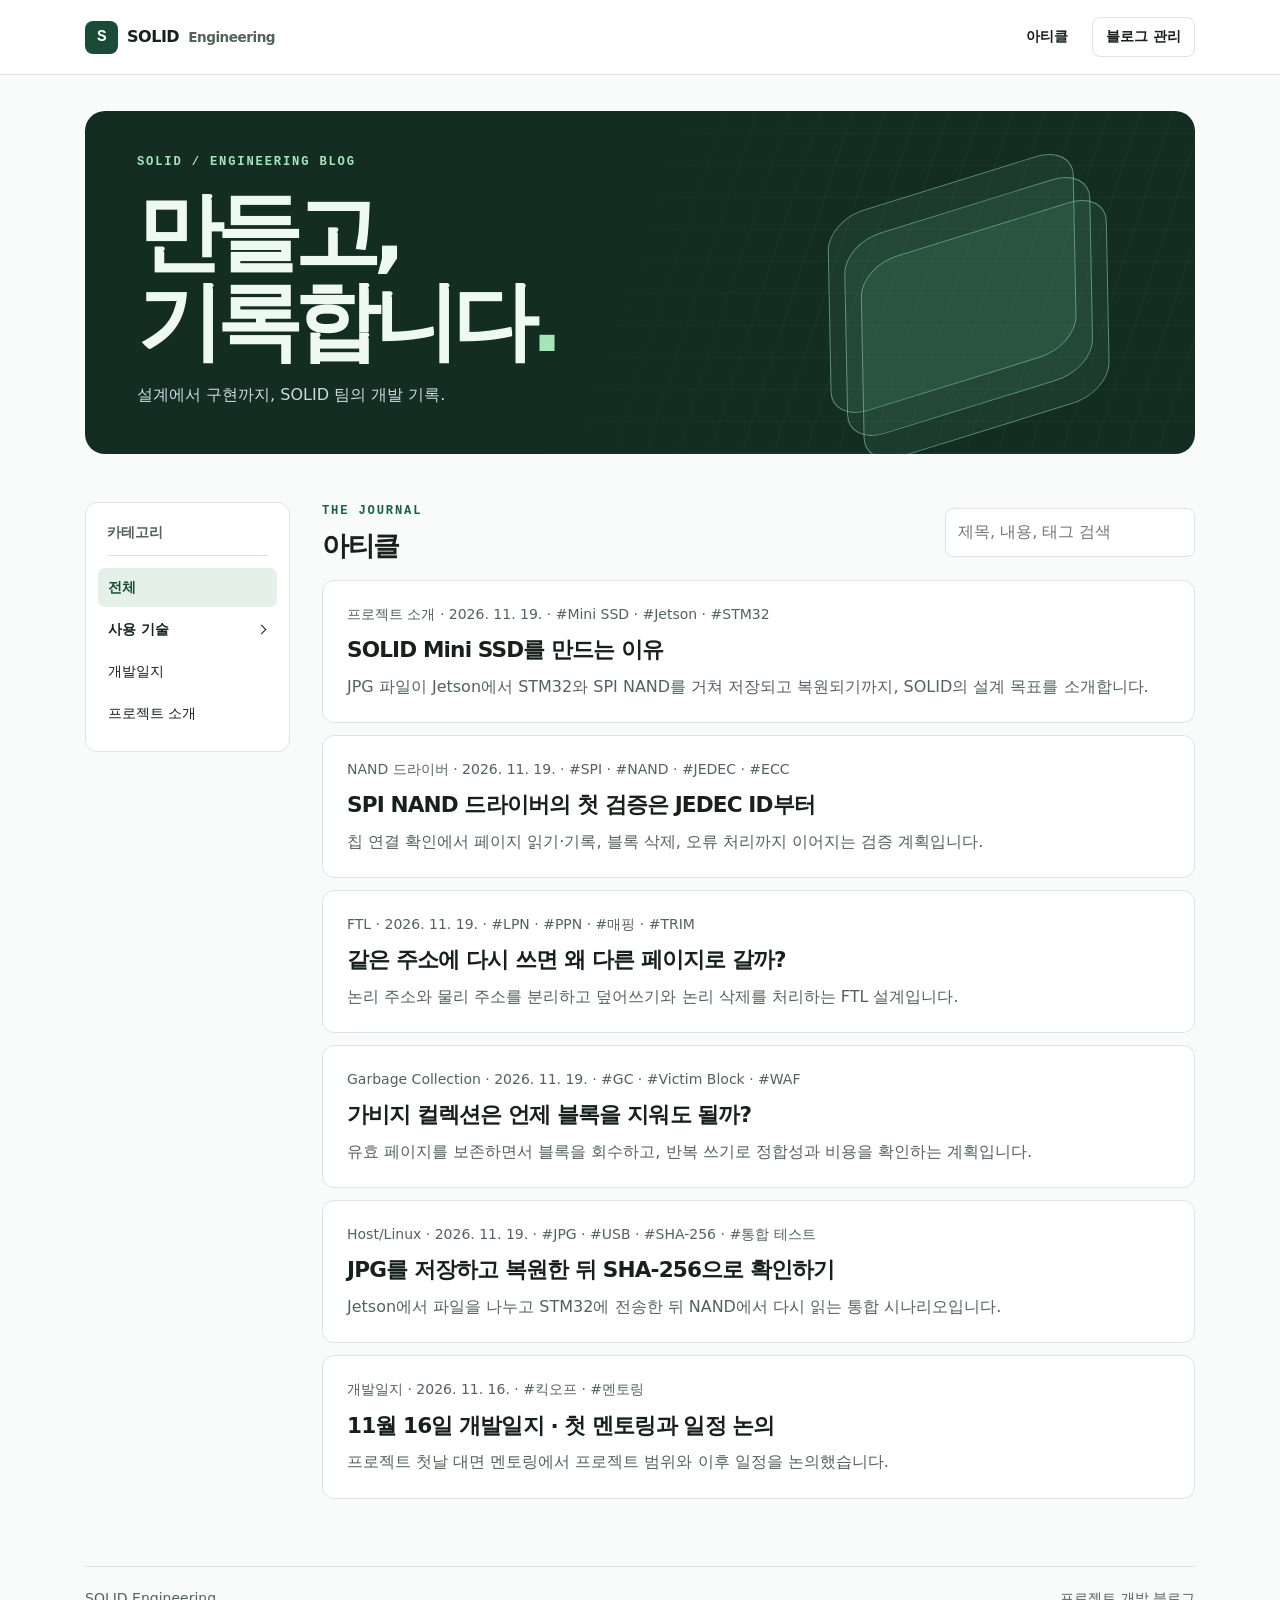
==== docs/index.html @ 15af0357 "Leave the category unselected for new posts" ====
<!doctype html>
<html lang="ko">
<head>
  <meta charset="utf-8">
  <meta name="viewport" content="width=device-width, initial-scale=1">
  <meta name="description" content="SOLID 프로젝트의 기술 블로그">
  <title>SOLID Engineering</title>
  <link rel="stylesheet" href="./style.css?v=6">
  <script type="module" src="./app.js?v=7"></script>
</head>
<body>
  <a class="skip" href="#main">본문으로 건너뛰기</a>
  <header class="bar"><div class="shell top">
    <a class="brand" href="./"><span class="mark" aria-hidden="true">S</span> SOLID<span class="wordmark">Engineering</span></a>
    <nav aria-label="주 메뉴"><a href="./#articles">아티클</a><button id="manage" type="button">블로그 관리</button></nav>
  </div></header>
  <main id="main" class="shell">
    <section id="home">
      <header class="hero"><p class="eyebrow">SOLID / ENGINEERING BLOG</p>
        <h1>만들고,<br>기록합니다<span>.</span></h1>
        <p>설계에서 구현까지, SOLID 팀의 개발 기록.</p>
        <div class="motif" aria-hidden="true"><i></i><i></i><i></i></div>
      </header>
      <div class="board">
      <aside class="sidebar" aria-labelledby="categories-title">
        <h2 id="categories-title">카테고리</h2>
        <div id="filters" class="filters"></div>
      </aside>
      <section id="articles" aria-labelledby="articles-title">
        <div class="section-head"><div><p class="eyebrow">THE JOURNAL</p><h2 id="articles-title">아티클</h2></div>
          <label class="search"><span class="sr">글 검색</span><input id="search" type="search" placeholder="제목, 내용, 태그 검색"></label>
        </div>
        <div id="posts" aria-live="polite"><p>글을 불러오는 중입니다.</p></div>
      </section>
      </div>
    </section>
    <article id="article" hidden></article>
    <section id="editor" class="composer" aria-labelledby="editor-title" hidden>
    <form id="edit" class="panel">
      <header class="panel-head"><h2 id="editor-title">새 글</h2><button type="button" id="cancel-edit">취소</button></header>
      <label>제목<input name="title" required maxlength="120" placeholder="글 제목을 입력하세요"></label>
      <div class="fields">
        <label>카테고리<select id="category-options" name="category" required>
          <option value=""></option>
        </select></label>
        <label>태그<input name="tags" maxlength="140" placeholder="쉼표로 구분"></label>
      </div>
      <label id="new-category-field" hidden>새 카테고리 이름
        <input name="newCategory" maxlength="30" placeholder="예: 테스트 기록" disabled>
      </label>
      <label>요약<input name="summary" maxlength="200"></label>
      <div class="attachments" id="drop-zone">
        <label class="file-button">파일 첨부<input id="attachment-file" type="file" multiple></label>
        <span>스크린샷은 본문에서 Ctrl+V · 파일당 최대 5 MB</span>
      </div>
      <p id="attachment-status" class="attachment-status" role="status"></p>
      <label>본문 · Markdown<textarea name="body" required rows="16" maxlength="50000" placeholder="## 제목"></textarea></label>
      <details id="preview-details"><summary>본문 미리보기</summary><div class="prose" id="preview"></div></details>
      <p class="feedback" role="status"></p>
      <button class="primary">발행</button>
    </form>
    </section>
  </main>
  <footer class="shell footer"><span>SOLID Engineering</span><span>프로젝트 개발 블로그</span></footer>
  <dialog id="connection">
    <form id="connect" class="panel">
      <header class="panel-head"><h2>블로그 관리</h2><button type="button" data-close="connection" aria-label="닫기">닫기</button></header>
      <p>저장소의 Contents 쓰기 권한이 있는 GitHub 토큰으로 연결합니다.</p>
      <label>GitHub 저장소<input name="repo" placeholder="owner/repository" required></label>
      <label>게시 브랜치<input name="branch" value="main" required></label>
      <label>GitHub 토큰<input name="token" type="password" autocomplete="off" required></label>
      <p class="feedback" role="status"></p>
      <button class="primary">연결</button>
    </form>
  </dialog>
  <dialog id="removal"><form id="remove" class="panel"><h2>글을 삭제할까요?</h2><p id="remove-title"></p><p class="feedback" role="status"></p><div class="actions"><button type="button" data-close="removal">취소</button><button class="danger">삭제</button></div></form></dialog>
</body>
</html>
---- docs/style.css ----
:root{color-scheme:light;--ink:#17211c;--muted:#52635a;--line:#dce6df;--green:#1b6244;--paper:#f8fbf9;--white:#fff;font:16px/1.65 "Pretendard","Noto Sans KR","Malgun Gothic",system-ui,sans-serif}
*{box-sizing:border-box}body{margin:0;background:var(--paper);color:var(--ink)}a{color:inherit;text-decoration:none}button,input,textarea{font:inherit}button{cursor:pointer}button:disabled{cursor:wait;opacity:.65}button,a,input,textarea,summary{outline-offset:4px}button:focus-visible,a:focus-visible,input:focus-visible,textarea:focus-visible,summary:focus-visible{outline:2px solid #168156}.shell{width:min(1110px,calc(100% - 48px));margin:auto}.bar{background:var(--white);border-bottom:1px solid var(--line)}.top,.brand,nav,.section-head,.panel-head,.actions{display:flex;align-items:center;gap:14px}.top,.section-head,.panel-head{justify-content:space-between}.top{min-height:74px}.brand{font-weight:850;letter-spacing:-.03em;gap:9px}.wordmark{font-size:.85rem;color:var(--muted);font-weight:550}.mark{background:#1b4b36;color:#f4fff8;width:33px;height:33px;border-radius:8px;display:grid;place-items:center;font:800 1rem ui-monospace,monospace}nav{gap:24px;font-size:.9rem;font-weight:650}button{background:var(--white);color:var(--ink);border:1px solid var(--line);border-radius:8px;padding:7px 13px}.primary,.danger{color:white;background:#1b6244;border-color:transparent}.danger{background:#a72e2e}.hero{position:relative;isolation:isolate;overflow:hidden;margin:36px 0 48px;padding:42px 52px 45px;min-height:325px;border-radius:20px;background:#142d23;color:#eef9f1}.eyebrow{font:700 .76rem/1.6 ui-monospace,monospace;letter-spacing:.15em;color:var(--green);margin:0 0 9px}.hero .eyebrow,.hero h1 span{color:#a5e6b7}.hero h1{font-size:clamp(2.85rem,7vw,5.35rem);letter-spacing:-.085em;line-height:1.04;margin:16px 0;font-weight:900}.hero>p:last-of-type{color:#cadae1;margin:12px 0 0}.motif{position:absolute;z-index:-1;right:-6%;top:-27%;width:62%;height:155%;background:repeating-linear-gradient(90deg,transparent 0 31px,#9be7bc17 32px),repeating-linear-gradient(0deg,transparent 0 31px,#9be7bc17 32px);mask-image:linear-gradient(90deg,transparent,#000 35%);transform:skewX(-18deg)}.motif i{position:absolute;top:30%;left:38%;width:34%;height:40%;border:1px solid #a0eeb173;border-radius:15%;transform:rotate(-19deg);background:#7be7b014}.motif i:nth-child(2){translate:24px 23px}.motif i:nth-child(3){translate:48px 46px}.section-head{gap:16px;margin-bottom:17px}.section-head h2,.panel h2{margin:0;font-size:1.7rem;line-height:1.2;letter-spacing:-.05em}.search input{width:min(250px,40vw)}input,textarea{width:100%;padding:10px 12px;border:1px solid var(--line);border-radius:8px;background:#fff;color:var(--ink)}.filters{display:flex;flex-wrap:wrap;gap:8px;margin-bottom:19px}.filters button{border-radius:20px;font-size:.875rem}.filters [aria-pressed=true]{background:#dceee2;border-color:#cadfce;color:#174c34;font-weight:700}.post{display:block;padding:22px 24px;border:1px solid var(--line);background:white;border-radius:12px;margin-bottom:12px}.post:hover{border-color:#72a88b}.post h3{margin:6px 0;font-size:1.35rem;letter-spacing:-.04em}.post p,.empty p,.meta{margin:0;color:var(--muted)}.meta{font-size:.875rem}.empty{background:#fff;padding:36px 20px;text-align:center;border:1px dashed #c9d9ce;border-radius:12px}.empty strong{display:block;margin-bottom:5px}.footer{display:flex;justify-content:space-between;margin-top:55px;padding:20px 0;border-top:1px solid var(--line);font-size:.875rem;color:var(--muted)}.sr,.skip:not(:focus){position:absolute;clip-path:inset(50%);width:1px;height:1px;overflow:hidden}article{max-width:760px;margin:50px auto;overflow-wrap:anywhere}article h1{font-size:clamp(2rem,6vw,3.5rem);line-height:1.17;letter-spacing:-.07em;margin:11px 0}.prose{line-height:1.85;overflow-wrap:anywhere}.prose pre{background:#172c23;color:#eff9f2;padding:16px;border-radius:8px;overflow:auto}.prose code{font-family:ui-monospace,monospace}.prose a,.back{color:var(--green);text-decoration:underline}.prose img{max-width:100%}.back{display:inline-block;margin-bottom:28px}.actions{margin-top:20px}dialog{width:min(650px,calc(100% - 24px));max-height:90vh;border:1px solid var(--line);border-radius:16px;padding:0;color:var(--ink);box-shadow:0 16px 80px #142d2333}dialog::backdrop{background:#17211c99}.panel{padding:23px}.panel label{display:grid;gap:4px;margin:10px 0;font-size:.9rem;font-weight:650}.fields{display:grid;grid-template-columns:1fr 1fr;gap:12px}.panel textarea{resize:vertical;font-family:ui-monospace,"Malgun Gothic",monospace}.feedback{color:#8c2828}.feedback:empty{display:none}.panel>button{margin-top:10px}@media(max-width:580px){.shell{width:calc(100% - 28px)}.wordmark{display:none}nav{gap:10px}.hero{padding:29px 22px;margin:20px 0 32px;min-height:260px}.motif{width:85%;opacity:.7}.section-head{align-items:end}.post{padding:17px}.fields{grid-template-columns:1fr;gap:0}}

.board{display:grid;grid-template-columns:205px minmax(0,1fr);gap:32px;align-items:start}
.sidebar{background:var(--white);border:1px solid var(--line);border-radius:12px;padding:18px 12px}
.sidebar h2{font-size:.9rem;margin:0 9px 12px;padding-bottom:10px;border-bottom:1px solid var(--line);color:var(--muted)}
.sidebar .filters{display:grid;gap:3px;margin:0}
.sidebar .filters button{border:0;border-radius:7px;text-align:left;padding:8px 10px;background:transparent;overflow-wrap:anywhere}
.sidebar .filters button:hover,.sidebar .filters [aria-pressed=true]{background:#e4f1e8;color:#174c34}
.composer{max-width:900px;margin:34px auto;background:var(--white);border:1px solid var(--line);border-radius:14px}
.composer .panel{padding:clamp(18px,4vw,36px)}
.composer .panel-head{margin-bottom:20px;padding-bottom:18px;border-bottom:1px solid var(--line)}
.composer [name=title]{font-size:1.25rem}
.composer textarea{min-height:340px}
.attachments{display:flex;flex-wrap:wrap;align-items:center;gap:10px;padding:12px;margin-top:16px;background:var(--paper);border:1px dashed #aebfb5;border-radius:8px;font-size:.875rem;color:var(--muted)}
.attachments[data-dragging=true]{border-color:var(--green);background:#e4f1e8}
.attachments .file-button{position:relative;overflow:hidden;display:inline-block;margin:0;padding:5px 11px;border:1px solid var(--line);border-radius:7px;background:var(--white);color:var(--ink);cursor:pointer}
.file-button input{position:absolute;opacity:0;inset:0;cursor:pointer}
.file-button:focus-within{outline:2px solid var(--green);outline-offset:2px}
.attachment-status{margin:6px 0;font-size:.875rem;color:var(--muted)}
[hidden]{display:none!important}
@media(max-width:680px){.board{grid-template-columns:1fr;gap:20px}.sidebar .filters{display:flex;flex-wrap:wrap}.sidebar h2{margin-bottom:6px}.composer{margin:24px auto}}

.sidebar .category-group{display:grid;gap:3px;margin:1px 2px 8px 14px;padding-left:8px;border-left:1px solid var(--line)}
.sidebar .category-group button{padding-block:5px;color:var(--muted)}
.sidebar .category-group button[aria-pressed=true]{color:#174c34}
@media(max-width:680px){.sidebar .filters{display:grid;grid-template-columns:1fr}.sidebar .category-group{grid-template-columns:repeat(auto-fit,minmax(130px,1fr))}}

#article {
  margin: 36px auto 50px;
  padding: clamp(22px, 5vw, 48px);
  background: var(--white);
  border: 1px solid var(--line);
  border-radius: 16px;
  box-shadow: 0 5px 20px #17211c08;
}
#article > .prose {
  margin-top: 26px;
  padding-top: 12px;
  border-top: 1px solid var(--line);
}
#article > .prose h2,
#article > .prose h3 {
  line-height: 1.35;
  margin-top: 1.6em;
}
@media (max-width: 580px) {
  #article { margin-top: 20px; }
}

.sidebar .category-menu summary {
  display: flex;
  justify-content: space-between;
  align-items: center;
  padding: 8px 10px;
  border-radius: 7px;
  font-size: .875rem;
  font-weight: 650;
  cursor: pointer;
  list-style: none;
}
.sidebar .category-menu summary::-webkit-details-marker { display: none; }
.sidebar .category-menu summary::after {
  content: '';
  width: 6px;
  height: 6px;
  margin-right: 2px;
  border-right: 1.5px solid currentColor;
  border-bottom: 1.5px solid currentColor;
  transform: rotate(-45deg);
}
.sidebar .category-menu[open] summary::after { transform: rotate(45deg); }
.sidebar .category-menu summary:hover { background: #e4f1e8; color: #174c34; }

.composer select {
  width: 100%;
  padding: 10px 36px 10px 12px;
  font: inherit;
  color: var(--ink);
  border: 1px solid var(--line);
  border-radius: 8px;
  background: #fff url("data:image/svg+xml,%3Csvg xmlns='http://www.w3.org/2000/svg' viewBox='0 0 16 16'%3E%3Cpath d='m4 6 4 4 4-4' fill='none' stroke='%2352635a' stroke-width='1.5'/%3E%3C/svg%3E") right 12px center / 16px no-repeat;
  appearance: none;
}
.composer select:focus-visible { outline: 2px solid #168156; outline-offset: 4px; }
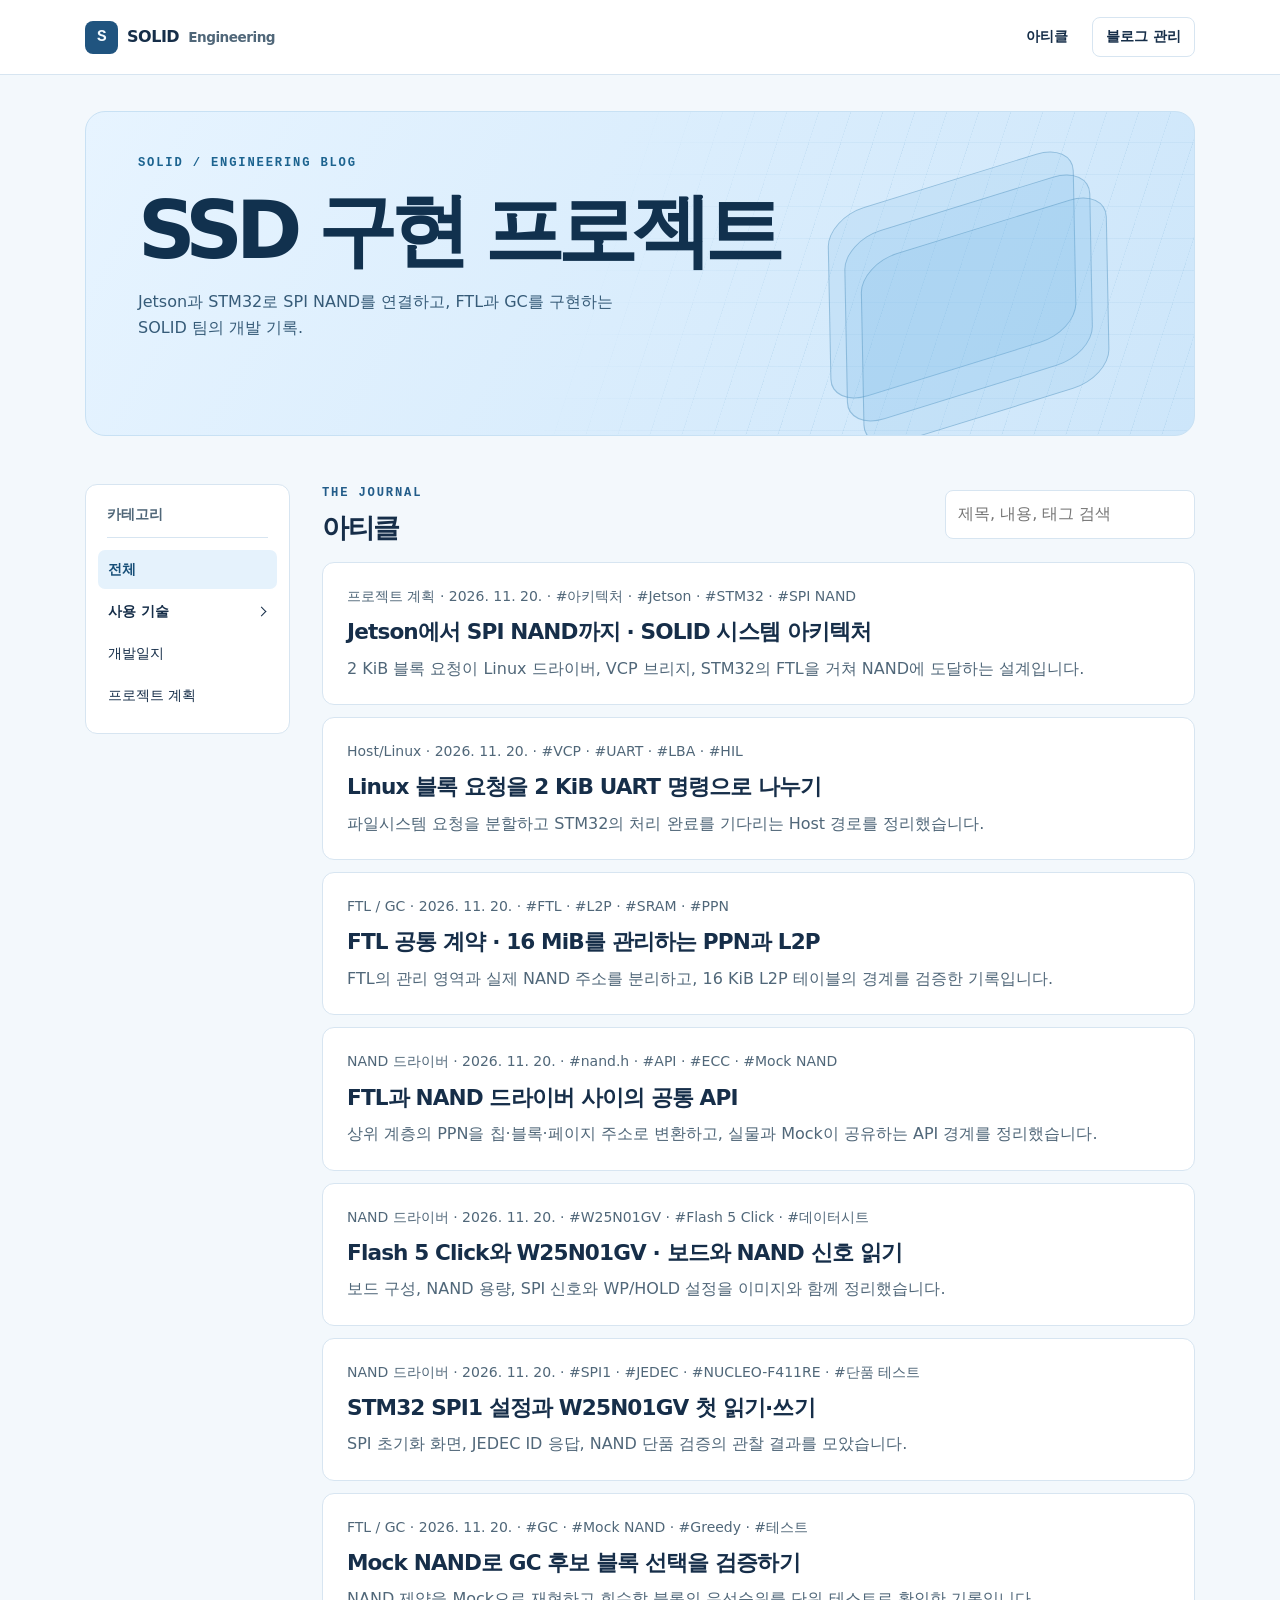
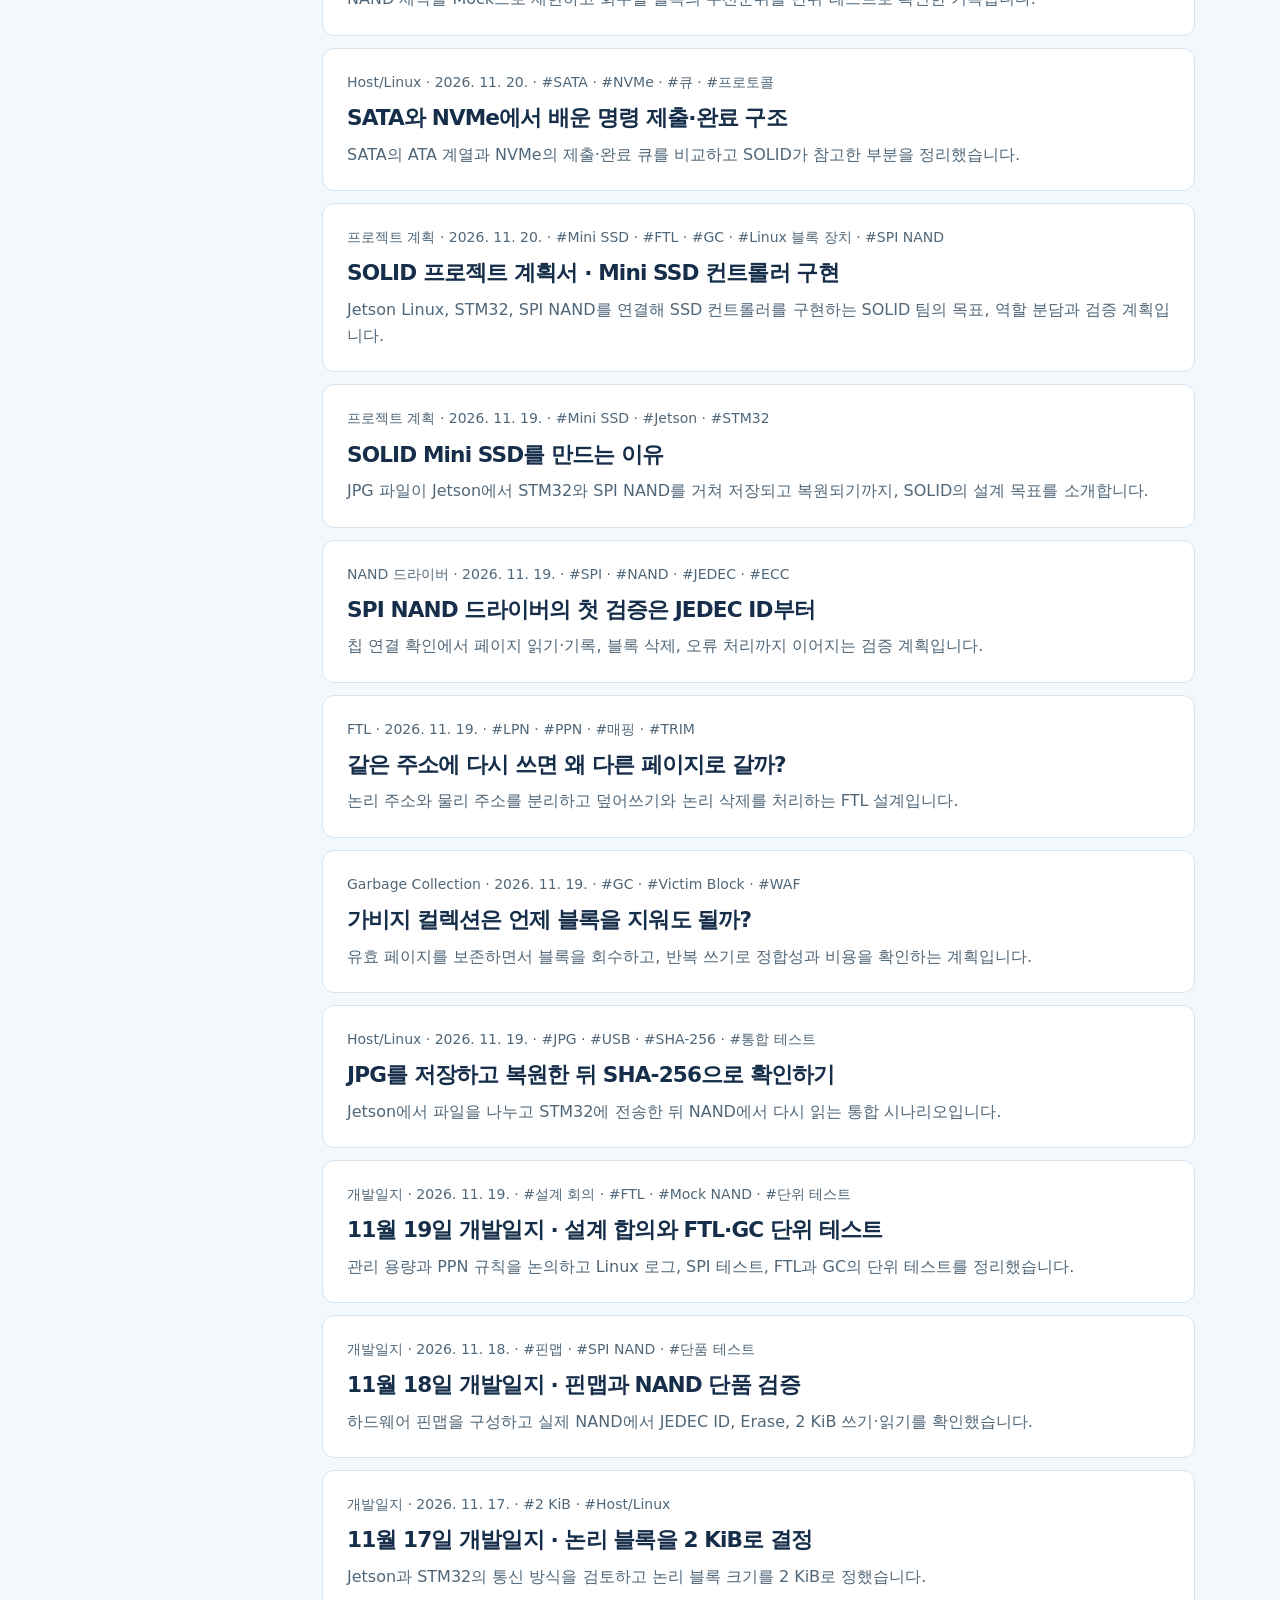
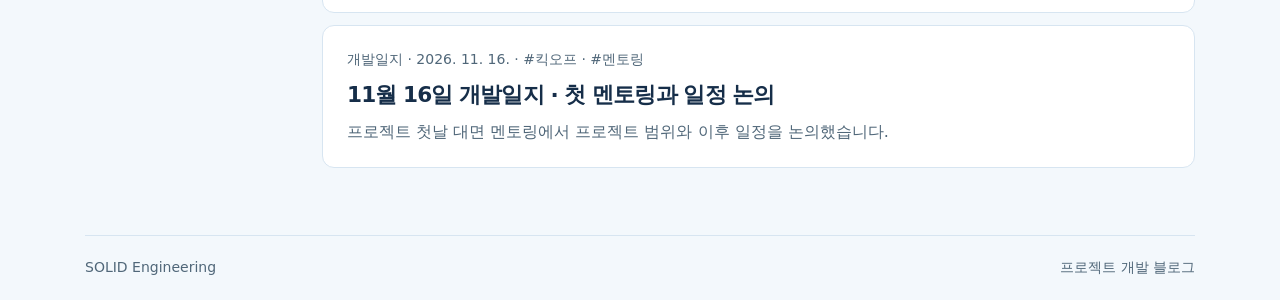
==== commit fafca2ed: "Apply SSD 구현 프로젝트 banner and sky blue theme" ====
--- a/docs/index.html
+++ b/docs/index.html
@@ -5,7 +5,7 @@
   <meta name="viewport" content="width=device-width, initial-scale=1">
   <meta name="description" content="SOLID 프로젝트의 기술 블로그">
   <title>SOLID Engineering</title>
-  <link rel="stylesheet" href="./style.css?v=6">
+  <link rel="stylesheet" href="./style.css?v=7">
   <script type="module" src="./app.js?v=7"></script>
 </head>
 <body>
@@ -17,8 +17,8 @@
   <main id="main" class="shell">
     <section id="home">
       <header class="hero"><p class="eyebrow">SOLID / ENGINEERING BLOG</p>
-        <h1>만들고,<br>기록합니다<span>.</span></h1>
-        <p>설계에서 구현까지, SOLID 팀의 개발 기록.</p>
+        <h1>SSD 구현 프로젝트</h1>
+        <p>Jetson과 STM32로 SPI NAND를 연결하고, FTL과 GC를 구현하는 SOLID 팀의 개발 기록.</p>
         <div class="motif" aria-hidden="true"><i></i><i></i><i></i></div>
       </header>
       <div class="board">
--- a/docs/style.css
+++ b/docs/style.css
@@ -1,85 +1,92 @@
-:root{color-scheme:light;--ink:#17211c;--muted:#52635a;--line:#dce6df;--green:#1b6244;--paper:#f8fbf9;--white:#fff;font:16px/1.65 "Pretendard","Noto Sans KR","Malgun Gothic",system-ui,sans-serif}
-*{box-sizing:border-box}body{margin:0;background:var(--paper);color:var(--ink)}a{color:inherit;text-decoration:none}button,input,textarea{font:inherit}button{cursor:pointer}button:disabled{cursor:wait;opacity:.65}button,a,input,textarea,summary{outline-offset:4px}button:focus-visible,a:focus-visible,input:focus-visible,textarea:focus-visible,summary:focus-visible{outline:2px solid #168156}.shell{width:min(1110px,calc(100% - 48px));margin:auto}.bar{background:var(--white);border-bottom:1px solid var(--line)}.top,.brand,nav,.section-head,.panel-head,.actions{display:flex;align-items:center;gap:14px}.top,.section-head,.panel-head{justify-content:space-between}.top{min-height:74px}.brand{font-weight:850;letter-spacing:-.03em;gap:9px}.wordmark{font-size:.85rem;color:var(--muted);font-weight:550}.mark{background:#1b4b36;color:#f4fff8;width:33px;height:33px;border-radius:8px;display:grid;place-items:center;font:800 1rem ui-monospace,monospace}nav{gap:24px;font-size:.9rem;font-weight:650}button{background:var(--white);color:var(--ink);border:1px solid var(--line);border-radius:8px;padding:7px 13px}.primary,.danger{color:white;background:#1b6244;border-color:transparent}.danger{background:#a72e2e}.hero{position:relative;isolation:isolate;overflow:hidden;margin:36px 0 48px;padding:42px 52px 45px;min-height:325px;border-radius:20px;background:#142d23;color:#eef9f1}.eyebrow{font:700 .76rem/1.6 ui-monospace,monospace;letter-spacing:.15em;color:var(--green);margin:0 0 9px}.hero .eyebrow,.hero h1 span{color:#a5e6b7}.hero h1{font-size:clamp(2.85rem,7vw,5.35rem);letter-spacing:-.085em;line-height:1.04;margin:16px 0;font-weight:900}.hero>p:last-of-type{color:#cadae1;margin:12px 0 0}.motif{position:absolute;z-index:-1;right:-6%;top:-27%;width:62%;height:155%;background:repeating-linear-gradient(90deg,transparent 0 31px,#9be7bc17 32px),repeating-linear-gradient(0deg,transparent 0 31px,#9be7bc17 32px);mask-image:linear-gradient(90deg,transparent,#000 35%);transform:skewX(-18deg)}.motif i{position:absolute;top:30%;left:38%;width:34%;height:40%;border:1px solid #a0eeb173;border-radius:15%;transform:rotate(-19deg);background:#7be7b014}.motif i:nth-child(2){translate:24px 23px}.motif i:nth-child(3){translate:48px 46px}.section-head{gap:16px;margin-bottom:17px}.section-head h2,.panel h2{margin:0;font-size:1.7rem;line-height:1.2;letter-spacing:-.05em}.search input{width:min(250px,40vw)}input,textarea{width:100%;padding:10px 12px;border:1px solid var(--line);border-radius:8px;background:#fff;color:var(--ink)}.filters{display:flex;flex-wrap:wrap;gap:8px;margin-bottom:19px}.filters button{border-radius:20px;font-size:.875rem}.filters [aria-pressed=true]{background:#dceee2;border-color:#cadfce;color:#174c34;font-weight:700}.post{display:block;padding:22px 24px;border:1px solid var(--line);background:white;border-radius:12px;margin-bottom:12px}.post:hover{border-color:#72a88b}.post h3{margin:6px 0;font-size:1.35rem;letter-spacing:-.04em}.post p,.empty p,.meta{margin:0;color:var(--muted)}.meta{font-size:.875rem}.empty{background:#fff;padding:36px 20px;text-align:center;border:1px dashed #c9d9ce;border-radius:12px}.empty strong{display:block;margin-bottom:5px}.footer{display:flex;justify-content:space-between;margin-top:55px;padding:20px 0;border-top:1px solid var(--line);font-size:.875rem;color:var(--muted)}.sr,.skip:not(:focus){position:absolute;clip-path:inset(50%);width:1px;height:1px;overflow:hidden}article{max-width:760px;margin:50px auto;overflow-wrap:anywhere}article h1{font-size:clamp(2rem,6vw,3.5rem);line-height:1.17;letter-spacing:-.07em;margin:11px 0}.prose{line-height:1.85;overflow-wrap:anywhere}.prose pre{background:#172c23;color:#eff9f2;padding:16px;border-radius:8px;overflow:auto}.prose code{font-family:ui-monospace,monospace}.prose a,.back{color:var(--green);text-decoration:underline}.prose img{max-width:100%}.back{display:inline-block;margin-bottom:28px}.actions{margin-top:20px}dialog{width:min(650px,calc(100% - 24px));max-height:90vh;border:1px solid var(--line);border-radius:16px;padding:0;color:var(--ink);box-shadow:0 16px 80px #142d2333}dialog::backdrop{background:#17211c99}.panel{padding:23px}.panel label{display:grid;gap:4px;margin:10px 0;font-size:.9rem;font-weight:650}.fields{display:grid;grid-template-columns:1fr 1fr;gap:12px}.panel textarea{resize:vertical;font-family:ui-monospace,"Malgun Gothic",monospace}.feedback{color:#8c2828}.feedback:empty{display:none}.panel>button{margin-top:10px}@media(max-width:580px){.shell{width:calc(100% - 28px)}.wordmark{display:none}nav{gap:10px}.hero{padding:29px 22px;margin:20px 0 32px;min-height:260px}.motif{width:85%;opacity:.7}.section-head{align-items:end}.post{padding:17px}.fields{grid-template-columns:1fr;gap:0}}
-
-.board{display:grid;grid-template-columns:205px minmax(0,1fr);gap:32px;align-items:start}
-.sidebar{background:var(--white);border:1px solid var(--line);border-radius:12px;padding:18px 12px}
-.sidebar h2{font-size:.9rem;margin:0 9px 12px;padding-bottom:10px;border-bottom:1px solid var(--line);color:var(--muted)}
-.sidebar .filters{display:grid;gap:3px;margin:0}
-.sidebar .filters button{border:0;border-radius:7px;text-align:left;padding:8px 10px;background:transparent;overflow-wrap:anywhere}
-.sidebar .filters button:hover,.sidebar .filters [aria-pressed=true]{background:#e4f1e8;color:#174c34}
-.composer{max-width:900px;margin:34px auto;background:var(--white);border:1px solid var(--line);border-radius:14px}
-.composer .panel{padding:clamp(18px,4vw,36px)}
-.composer .panel-head{margin-bottom:20px;padding-bottom:18px;border-bottom:1px solid var(--line)}
-.composer [name=title]{font-size:1.25rem}
-.composer textarea{min-height:340px}
-.attachments{display:flex;flex-wrap:wrap;align-items:center;gap:10px;padding:12px;margin-top:16px;background:var(--paper);border:1px dashed #aebfb5;border-radius:8px;font-size:.875rem;color:var(--muted)}
-.attachments[data-dragging=true]{border-color:var(--green);background:#e4f1e8}
-.attachments .file-button{position:relative;overflow:hidden;display:inline-block;margin:0;padding:5px 11px;border:1px solid var(--line);border-radius:7px;background:var(--white);color:var(--ink);cursor:pointer}
-.file-button input{position:absolute;opacity:0;inset:0;cursor:pointer}
-.file-button:focus-within{outline:2px solid var(--green);outline-offset:2px}
-.attachment-status{margin:6px 0;font-size:.875rem;color:var(--muted)}
-[hidden]{display:none!important}
+:root{color-scheme:light;--ink:#162e49;--muted:#506779;--line:#d7e5f1;--accent:#225c89;--paper:#f3f8fc;--white:#fff;font:16px/1.65 "Pretendard","Noto Sans KR","Malgun Gothic",system-ui,sans-serif}
+*{box-sizing:border-box}body{margin:0;background:var(--paper);color:var(--ink)}a{color:inherit;text-decoration:none}button,input,textarea{font:inherit}button{cursor:pointer}button:disabled{cursor:wait;opacity:.65}button,a,input,textarea,summary{outline-offset:4px}button:focus-visible,a:focus-visible,input:focus-visible,textarea:focus-visible,summary:focus-visible{outline:2px solid #2475ac}.shell{width:min(1110px,calc(100% - 48px));margin:auto}.bar{background:var(--white);border-bottom:1px solid var(--line)}.top,.brand,nav,.section-head,.panel-head,.actions{display:flex;align-items:center;gap:14px}.top,.section-head,.panel-head{justify-content:space-between}.top{min-height:74px}.brand{font-weight:850;letter-spacing:-.03em;gap:9px}.wordmark{font-size:.85rem;color:var(--muted);font-weight:550}.mark{background:#20547f;color:#f2faff;width:33px;height:33px;border-radius:8px;display:grid;place-items:center;font:800 1rem ui-monospace,monospace}nav{gap:24px;font-size:.9rem;font-weight:650}button{background:var(--white);color:var(--ink);border:1px solid var(--line);border-radius:8px;padding:7px 13px}.primary,.danger{color:white;background:#225c89;border-color:transparent}.danger{background:#a72e2e}.hero{position:relative;isolation:isolate;overflow:hidden;margin:36px 0 48px;padding:42px 52px 45px;min-height:325px;border-radius:20px;background:#d6eafa;color:#11314e}.eyebrow{font:700 .76rem/1.6 ui-monospace,monospace;letter-spacing:.15em;color:var(--accent);margin:0 0 9px}.hero .eyebrow,.hero h1 span{color:#1c638f}.hero h1{font-size:clamp(2.85rem,7vw,5.35rem);letter-spacing:-.085em;line-height:1.04;margin:16px 0;font-weight:900}.hero>p:last-of-type{color:#365b78;margin:12px 0 0}.motif{position:absolute;z-index:-1;right:-6%;top:-27%;width:62%;height:155%;background:repeating-linear-gradient(90deg,transparent 0 31px,#4794c724 32px),repeating-linear-gradient(0deg,transparent 0 31px,#4794c724 32px);mask-image:linear-gradient(90deg,transparent,#000 35%);transform:skewX(-18deg)}.motif i{position:absolute;top:30%;left:38%;width:34%;height:40%;border:1px solid #518fba70;border-radius:15%;transform:rotate(-19deg);background:#6ab0df24}.motif i:nth-child(2){translate:24px 23px}.motif i:nth-child(3){translate:48px 46px}.section-head{gap:16px;margin-bottom:17px}.section-head h2,.panel h2{margin:0;font-size:1.7rem;line-height:1.2;letter-spacing:-.05em}.search input{width:min(250px,40vw)}input,textarea{width:100%;padding:10px 12px;border:1px solid var(--line);border-radius:8px;background:#fff;color:var(--ink)}.filters{display:flex;flex-wrap:wrap;gap:8px;margin-bottom:19px}.filters button{border-radius:20px;font-size:.875rem}.filters [aria-pressed=true]{background:#dceefc;border-color:#c4dcef;color:#174f78;font-weight:700}.post{display:block;padding:22px 24px;border:1px solid var(--line);background:white;border-radius:12px;margin-bottom:12px}.post:hover{border-color:#77aacf}.post h3{margin:6px 0;font-size:1.35rem;letter-spacing:-.04em}.post p,.empty p,.meta{margin:0;color:var(--muted)}.meta{font-size:.875rem}.empty{background:#fff;padding:36px 20px;text-align:center;border:1px dashed #c7dbea;border-radius:12px}.empty strong{display:block;margin-bottom:5px}.footer{display:flex;justify-content:space-between;margin-top:55px;padding:20px 0;border-top:1px solid var(--line);font-size:.875rem;color:var(--muted)}.sr,.skip:not(:focus){position:absolute;clip-path:inset(50%);width:1px;height:1px;overflow:hidden}article{max-width:760px;margin:50px auto;overflow-wrap:anywhere}article h1{font-size:clamp(2rem,6vw,3.5rem);line-height:1.17;letter-spacing:-.07em;margin:11px 0}.prose{line-height:1.85;overflow-wrap:anywhere}.prose pre{background:#172e49;color:#edf7ff;padding:16px;border-radius:8px;overflow:auto}.prose code{font-family:ui-monospace,monospace}.prose a,.back{color:var(--accent);text-decoration:underline}.prose img{max-width:100%}.back{display:inline-block;margin-bottom:28px}.actions{margin-top:20px}dialog{width:min(650px,calc(100% - 24px));max-height:90vh;border:1px solid var(--line);border-radius:16px;padding:0;color:var(--ink);box-shadow:0 16px 80px #18375433}dialog::backdrop{background:#162e4999}.panel{padding:23px}.panel label{display:grid;gap:4px;margin:10px 0;font-size:.9rem;font-weight:650}.fields{display:grid;grid-template-columns:1fr 1fr;gap:12px}.panel textarea{resize:vertical;font-family:ui-monospace,"Malgun Gothic",monospace}.feedback{color:#8c2828}.feedback:empty{display:none}.panel>button{margin-top:10px}@media(max-width:580px){.shell{width:calc(100% - 28px)}.wordmark{display:none}nav{gap:10px}.hero{padding:29px 22px;margin:20px 0 32px;min-height:260px}.motif{width:85%;opacity:.7}.section-head{align-items:end}.post{padding:17px}.fields{grid-template-columns:1fr;gap:0}}
+
+.board{display:grid;grid-template-columns:205px minmax(0,1fr);gap:32px;align-items:start}
+.sidebar{background:var(--white);border:1px solid var(--line);border-radius:12px;padding:18px 12px}
+.sidebar h2{font-size:.9rem;margin:0 9px 12px;padding-bottom:10px;border-bottom:1px solid var(--line);color:var(--muted)}
+.sidebar .filters{display:grid;gap:3px;margin:0}
+.sidebar .filters button{border:0;border-radius:7px;text-align:left;padding:8px 10px;background:transparent;overflow-wrap:anywhere}
+.sidebar .filters button:hover,.sidebar .filters [aria-pressed=true]{background:#e5f2fc;color:#174f78}
+.composer{max-width:900px;margin:34px auto;background:var(--white);border:1px solid var(--line);border-radius:14px}
+.composer .panel{padding:clamp(18px,4vw,36px)}
+.composer .panel-head{margin-bottom:20px;padding-bottom:18px;border-bottom:1px solid var(--line)}
+.composer [name=title]{font-size:1.25rem}
+.composer textarea{min-height:340px}
+.attachments{display:flex;flex-wrap:wrap;align-items:center;gap:10px;padding:12px;margin-top:16px;background:var(--paper);border:1px dashed #adc8de;border-radius:8px;font-size:.875rem;color:var(--muted)}
+.attachments[data-dragging=true]{border-color:var(--accent);background:#e5f2fc}
+.attachments .file-button{position:relative;overflow:hidden;display:inline-block;margin:0;padding:5px 11px;border:1px solid var(--line);border-radius:7px;background:var(--white);color:var(--ink);cursor:pointer}
+.file-button input{position:absolute;opacity:0;inset:0;cursor:pointer}
+.file-button:focus-within{outline:2px solid var(--accent);outline-offset:2px}
+.attachment-status{margin:6px 0;font-size:.875rem;color:var(--muted)}
+[hidden]{display:none!important}
 @media(max-width:680px){.board{grid-template-columns:1fr;gap:20px}.sidebar .filters{display:flex;flex-wrap:wrap}.sidebar h2{margin-bottom:6px}.composer{margin:24px auto}}
-
-.sidebar .category-group{display:grid;gap:3px;margin:1px 2px 8px 14px;padding-left:8px;border-left:1px solid var(--line)}
-.sidebar .category-group button{padding-block:5px;color:var(--muted)}
-.sidebar .category-group button[aria-pressed=true]{color:#174c34}
+
+.sidebar .category-group{display:grid;gap:3px;margin:1px 2px 8px 14px;padding-left:8px;border-left:1px solid var(--line)}
+.sidebar .category-group button{padding-block:5px;color:var(--muted)}
+.sidebar .category-group button[aria-pressed=true]{color:#174f78}
 @media(max-width:680px){.sidebar .filters{display:grid;grid-template-columns:1fr}.sidebar .category-group{grid-template-columns:repeat(auto-fit,minmax(130px,1fr))}}
-
-#article {
-  margin: 36px auto 50px;
-  padding: clamp(22px, 5vw, 48px);
-  background: var(--white);
-  border: 1px solid var(--line);
-  border-radius: 16px;
-  box-shadow: 0 5px 20px #17211c08;
-}
-#article > .prose {
-  margin-top: 26px;
-  padding-top: 12px;
-  border-top: 1px solid var(--line);
-}
-#article > .prose h2,
-#article > .prose h3 {
-  line-height: 1.35;
-  margin-top: 1.6em;
-}
-@media (max-width: 580px) {
-  #article { margin-top: 20px; }
+
+#article {
+  margin: 36px auto 50px;
+  padding: clamp(22px, 5vw, 48px);
+  background: var(--white);
+  border: 1px solid var(--line);
+  border-radius: 16px;
+  box-shadow: 0 5px 20px #162e4908;
 }
-
-.sidebar .category-menu summary {
-  display: flex;
-  justify-content: space-between;
-  align-items: center;
-  padding: 8px 10px;
-  border-radius: 7px;
-  font-size: .875rem;
-  font-weight: 650;
-  cursor: pointer;
-  list-style: none;
-}
-.sidebar .category-menu summary::-webkit-details-marker { display: none; }
-.sidebar .category-menu summary::after {
-  content: '';
-  width: 6px;
-  height: 6px;
-  margin-right: 2px;
-  border-right: 1.5px solid currentColor;
-  border-bottom: 1.5px solid currentColor;
-  transform: rotate(-45deg);
-}
-.sidebar .category-menu[open] summary::after { transform: rotate(45deg); }
-.sidebar .category-menu summary:hover { background: #e4f1e8; color: #174c34; }
-
-.composer select {
-  width: 100%;
-  padding: 10px 36px 10px 12px;
-  font: inherit;
-  color: var(--ink);
-  border: 1px solid var(--line);
-  border-radius: 8px;
-  background: #fff url("data:image/svg+xml,%3Csvg xmlns='http://www.w3.org/2000/svg' viewBox='0 0 16 16'%3E%3Cpath d='m4 6 4 4 4-4' fill='none' stroke='%2352635a' stroke-width='1.5'/%3E%3C/svg%3E") right 12px center / 16px no-repeat;
-  appearance: none;
-}
-.composer select:focus-visible { outline: 2px solid #168156; outline-offset: 4px; }
+#article > .prose {
+  margin-top: 26px;
+  padding-top: 12px;
+  border-top: 1px solid var(--line);
+}
+#article > .prose h2,
+#article > .prose h3 {
+  line-height: 1.35;
+  margin-top: 1.6em;
+}
+@media (max-width: 580px) {
+  #article { margin-top: 20px; }
+}
+
+.sidebar .category-menu summary {
+  display: flex;
+  justify-content: space-between;
+  align-items: center;
+  padding: 8px 10px;
+  border-radius: 7px;
+  font-size: .875rem;
+  font-weight: 650;
+  cursor: pointer;
+  list-style: none;
+}
+.sidebar .category-menu summary::-webkit-details-marker { display: none; }
+.sidebar .category-menu summary::after {
+  content: '';
+  width: 6px;
+  height: 6px;
+  margin-right: 2px;
+  border-right: 1.5px solid currentColor;
+  border-bottom: 1.5px solid currentColor;
+  transform: rotate(-45deg);
+}
+.sidebar .category-menu[open] summary::after { transform: rotate(45deg); }
+.sidebar .category-menu summary:hover { background: #e5f2fc; color: #174f78; }
+
+.composer select {
+  width: 100%;
+  padding: 10px 36px 10px 12px;
+  font: inherit;
+  color: var(--ink);
+  border: 1px solid var(--line);
+  border-radius: 8px;
+  background: #fff url("data:image/svg+xml,%3Csvg xmlns='http://www.w3.org/2000/svg' viewBox='0 0 16 16'%3E%3Cpath d='m4 6 4 4 4-4' fill='none' stroke='%23506779' stroke-width='1.5'/%3E%3C/svg%3E") right 12px center / 16px no-repeat;
+  appearance: none;
+}
+.composer select:focus-visible { outline: 2px solid #2475ac; outline-offset: 4px; }
+
+.hero {
+  background: linear-gradient(120deg, #e7f4ff, #cde6fa);
+  border: 1px solid #c8e1f4;
+}
+.hero h1 { font-size: clamp(2.45rem, 6.5vw, 5rem); }
+.hero > p:last-of-type { max-width: 33rem; }
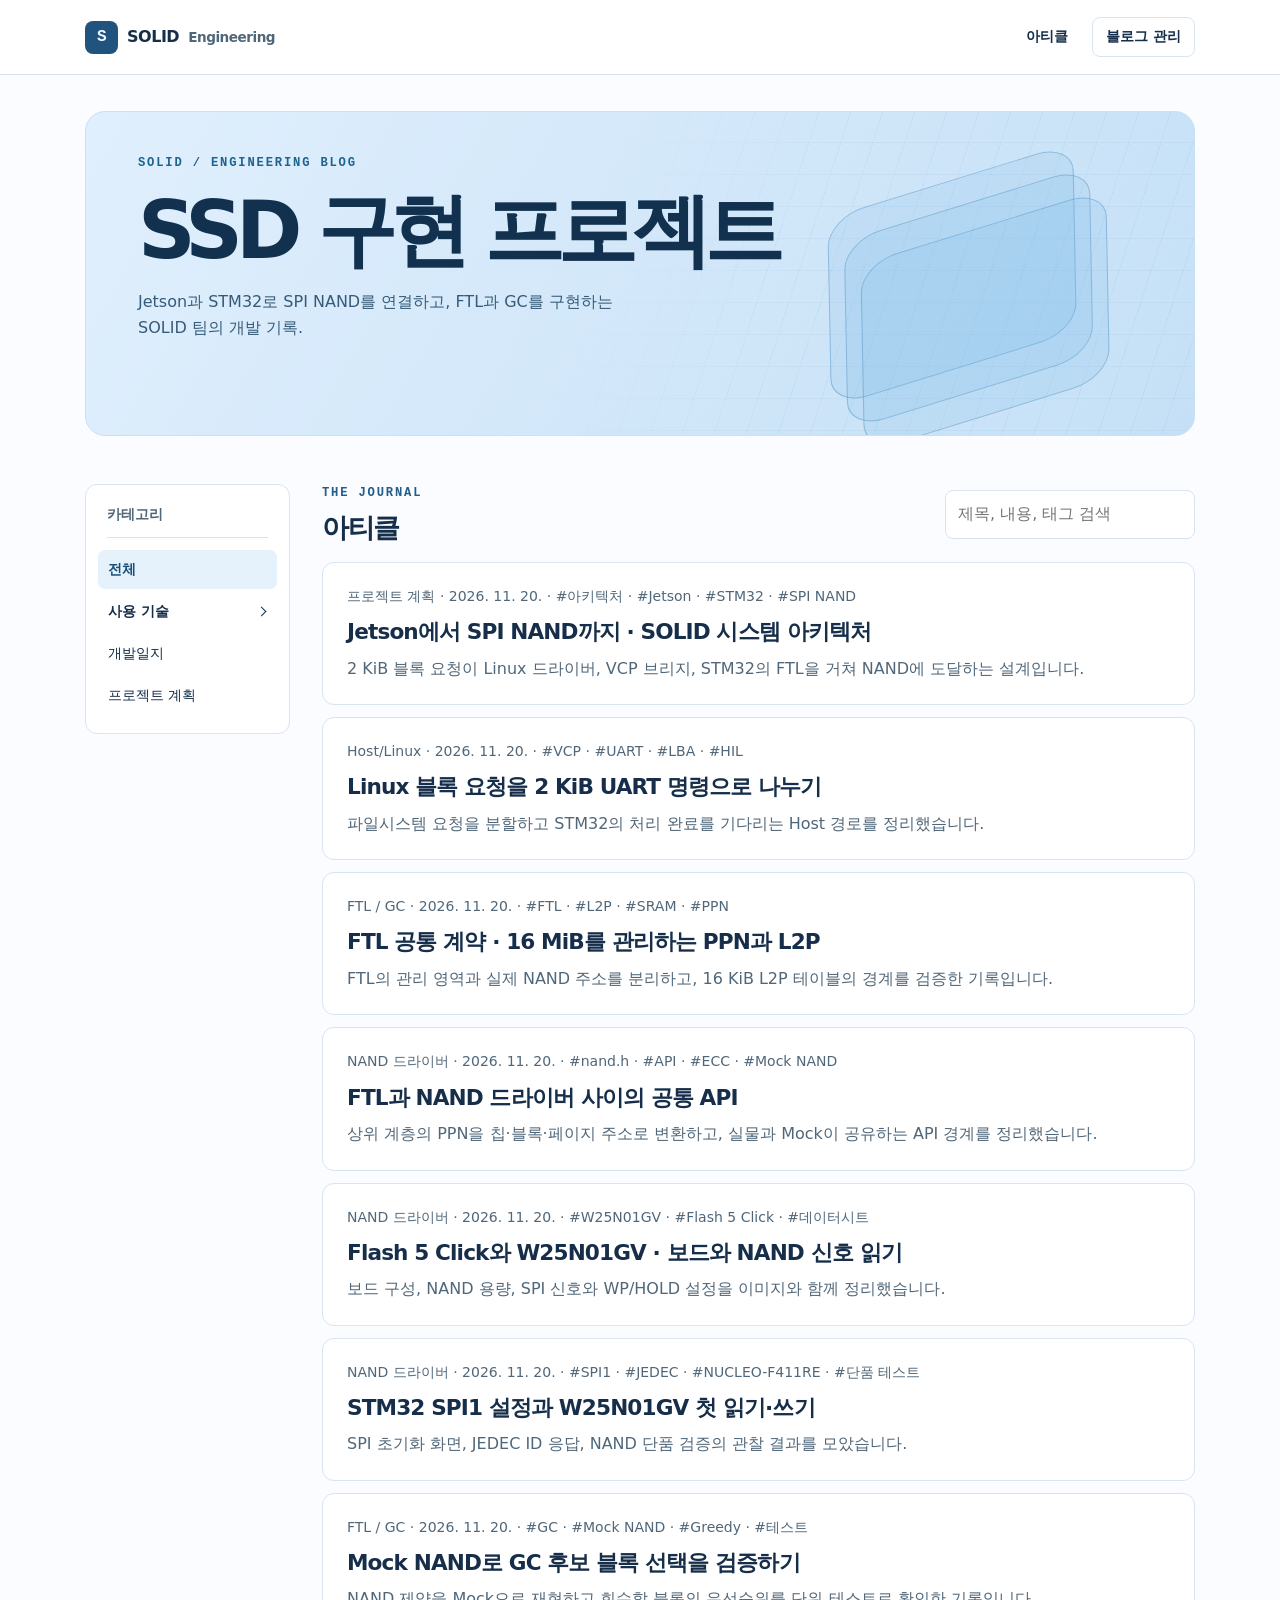
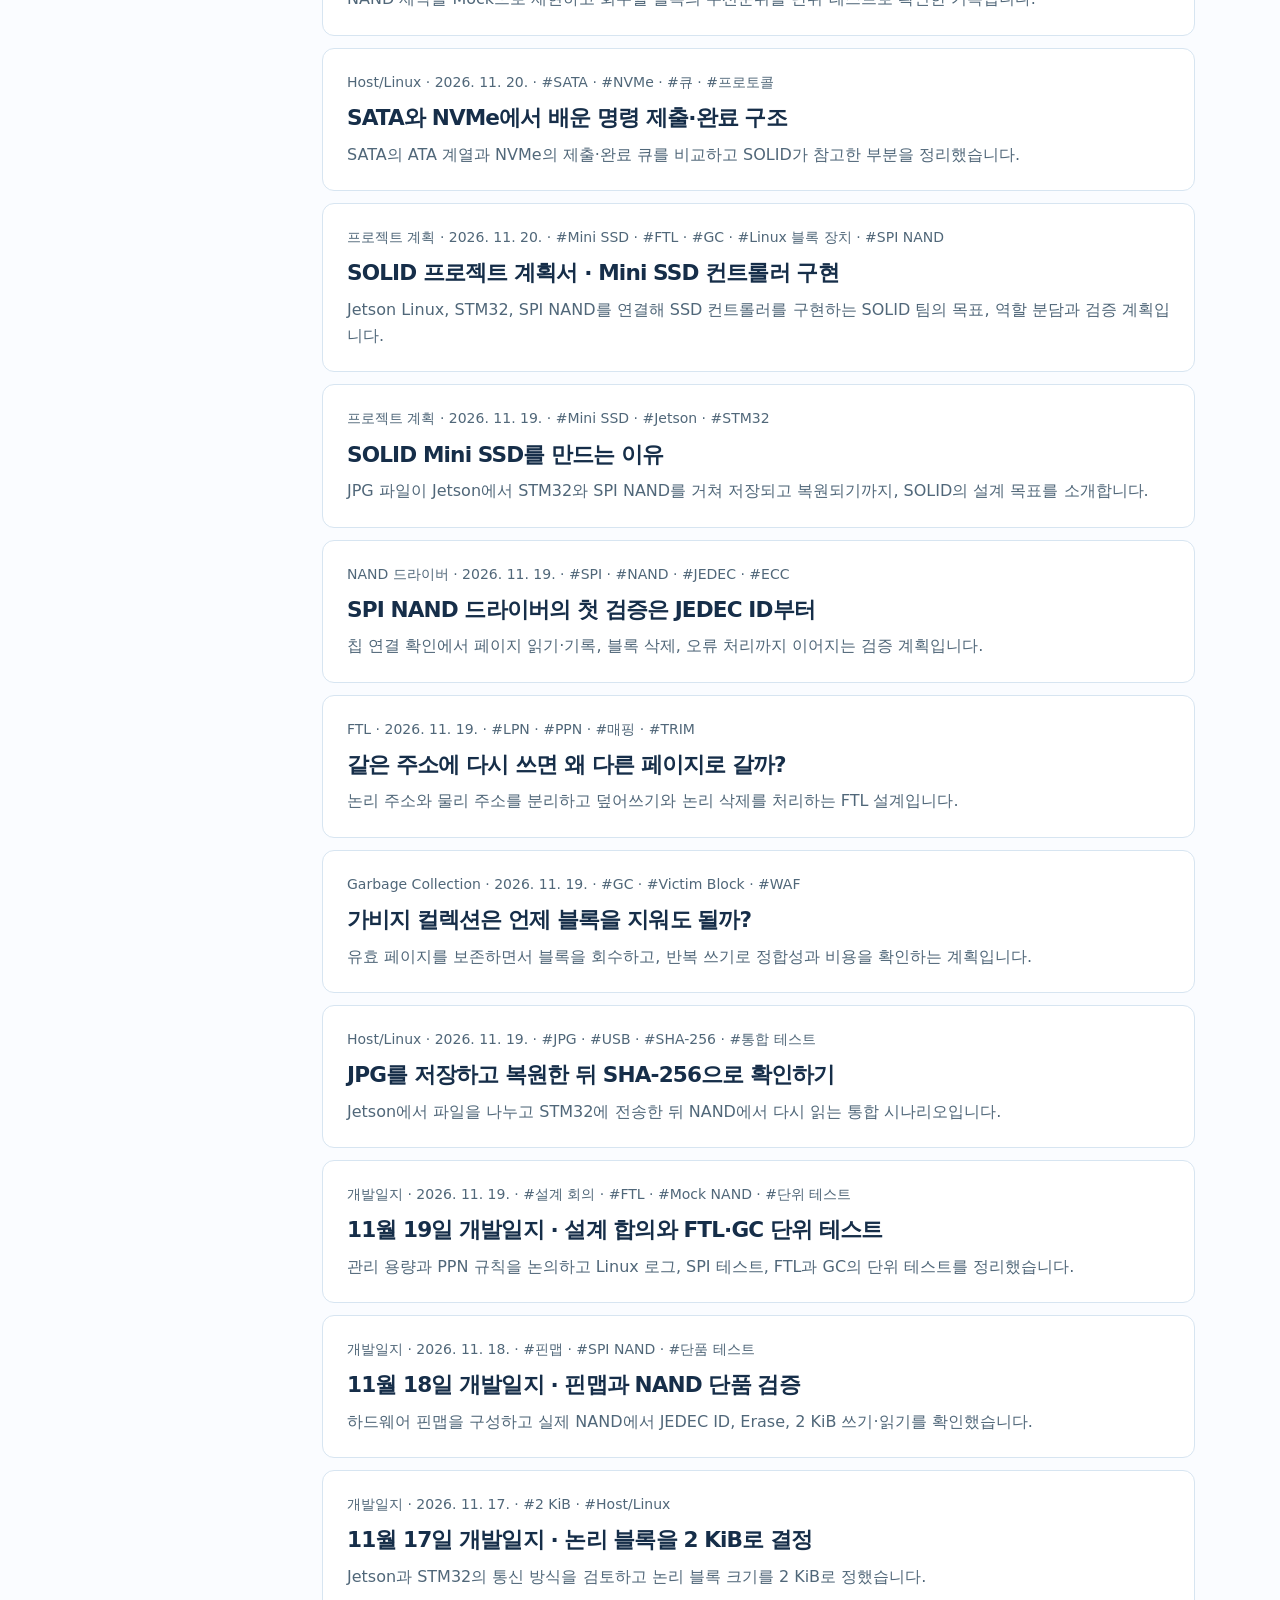
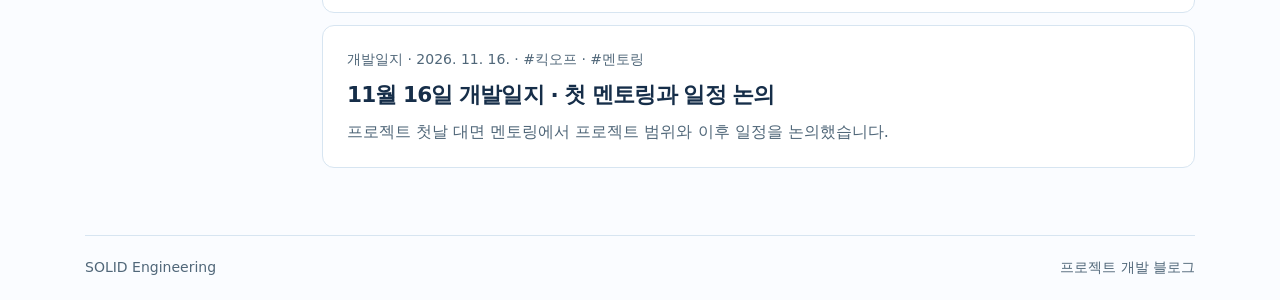
==== commit 407be1d1: "Lighten the page background and deepen the sky blue banner" ====
--- a/docs/index.html
+++ b/docs/index.html
@@ -5,7 +5,7 @@
   <meta name="viewport" content="width=device-width, initial-scale=1">
   <meta name="description" content="SOLID 프로젝트의 기술 블로그">
   <title>SOLID Engineering</title>
-  <link rel="stylesheet" href="./style.css?v=7">
+  <link rel="stylesheet" href="./style.css?v=8">
   <script type="module" src="./app.js?v=7"></script>
 </head>
 <body>
--- a/docs/style.css
+++ b/docs/style.css
@@ -1,4 +1,4 @@
-:root{color-scheme:light;--ink:#162e49;--muted:#506779;--line:#d7e5f1;--accent:#225c89;--paper:#f3f8fc;--white:#fff;font:16px/1.65 "Pretendard","Noto Sans KR","Malgun Gothic",system-ui,sans-serif}
+:root{color-scheme:light;--ink:#162e49;--muted:#506779;--line:#d7e5f1;--accent:#225c89;--paper:#fafcff;--white:#fff;font:16px/1.65 "Pretendard","Noto Sans KR","Malgun Gothic",system-ui,sans-serif}
 *{box-sizing:border-box}body{margin:0;background:var(--paper);color:var(--ink)}a{color:inherit;text-decoration:none}button,input,textarea{font:inherit}button{cursor:pointer}button:disabled{cursor:wait;opacity:.65}button,a,input,textarea,summary{outline-offset:4px}button:focus-visible,a:focus-visible,input:focus-visible,textarea:focus-visible,summary:focus-visible{outline:2px solid #2475ac}.shell{width:min(1110px,calc(100% - 48px));margin:auto}.bar{background:var(--white);border-bottom:1px solid var(--line)}.top,.brand,nav,.section-head,.panel-head,.actions{display:flex;align-items:center;gap:14px}.top,.section-head,.panel-head{justify-content:space-between}.top{min-height:74px}.brand{font-weight:850;letter-spacing:-.03em;gap:9px}.wordmark{font-size:.85rem;color:var(--muted);font-weight:550}.mark{background:#20547f;color:#f2faff;width:33px;height:33px;border-radius:8px;display:grid;place-items:center;font:800 1rem ui-monospace,monospace}nav{gap:24px;font-size:.9rem;font-weight:650}button{background:var(--white);color:var(--ink);border:1px solid var(--line);border-radius:8px;padding:7px 13px}.primary,.danger{color:white;background:#225c89;border-color:transparent}.danger{background:#a72e2e}.hero{position:relative;isolation:isolate;overflow:hidden;margin:36px 0 48px;padding:42px 52px 45px;min-height:325px;border-radius:20px;background:#d6eafa;color:#11314e}.eyebrow{font:700 .76rem/1.6 ui-monospace,monospace;letter-spacing:.15em;color:var(--accent);margin:0 0 9px}.hero .eyebrow,.hero h1 span{color:#1c638f}.hero h1{font-size:clamp(2.85rem,7vw,5.35rem);letter-spacing:-.085em;line-height:1.04;margin:16px 0;font-weight:900}.hero>p:last-of-type{color:#365b78;margin:12px 0 0}.motif{position:absolute;z-index:-1;right:-6%;top:-27%;width:62%;height:155%;background:repeating-linear-gradient(90deg,transparent 0 31px,#4794c724 32px),repeating-linear-gradient(0deg,transparent 0 31px,#4794c724 32px);mask-image:linear-gradient(90deg,transparent,#000 35%);transform:skewX(-18deg)}.motif i{position:absolute;top:30%;left:38%;width:34%;height:40%;border:1px solid #518fba70;border-radius:15%;transform:rotate(-19deg);background:#6ab0df24}.motif i:nth-child(2){translate:24px 23px}.motif i:nth-child(3){translate:48px 46px}.section-head{gap:16px;margin-bottom:17px}.section-head h2,.panel h2{margin:0;font-size:1.7rem;line-height:1.2;letter-spacing:-.05em}.search input{width:min(250px,40vw)}input,textarea{width:100%;padding:10px 12px;border:1px solid var(--line);border-radius:8px;background:#fff;color:var(--ink)}.filters{display:flex;flex-wrap:wrap;gap:8px;margin-bottom:19px}.filters button{border-radius:20px;font-size:.875rem}.filters [aria-pressed=true]{background:#dceefc;border-color:#c4dcef;color:#174f78;font-weight:700}.post{display:block;padding:22px 24px;border:1px solid var(--line);background:white;border-radius:12px;margin-bottom:12px}.post:hover{border-color:#77aacf}.post h3{margin:6px 0;font-size:1.35rem;letter-spacing:-.04em}.post p,.empty p,.meta{margin:0;color:var(--muted)}.meta{font-size:.875rem}.empty{background:#fff;padding:36px 20px;text-align:center;border:1px dashed #c7dbea;border-radius:12px}.empty strong{display:block;margin-bottom:5px}.footer{display:flex;justify-content:space-between;margin-top:55px;padding:20px 0;border-top:1px solid var(--line);font-size:.875rem;color:var(--muted)}.sr,.skip:not(:focus){position:absolute;clip-path:inset(50%);width:1px;height:1px;overflow:hidden}article{max-width:760px;margin:50px auto;overflow-wrap:anywhere}article h1{font-size:clamp(2rem,6vw,3.5rem);line-height:1.17;letter-spacing:-.07em;margin:11px 0}.prose{line-height:1.85;overflow-wrap:anywhere}.prose pre{background:#172e49;color:#edf7ff;padding:16px;border-radius:8px;overflow:auto}.prose code{font-family:ui-monospace,monospace}.prose a,.back{color:var(--accent);text-decoration:underline}.prose img{max-width:100%}.back{display:inline-block;margin-bottom:28px}.actions{margin-top:20px}dialog{width:min(650px,calc(100% - 24px));max-height:90vh;border:1px solid var(--line);border-radius:16px;padding:0;color:var(--ink);box-shadow:0 16px 80px #18375433}dialog::backdrop{background:#162e4999}.panel{padding:23px}.panel label{display:grid;gap:4px;margin:10px 0;font-size:.9rem;font-weight:650}.fields{display:grid;grid-template-columns:1fr 1fr;gap:12px}.panel textarea{resize:vertical;font-family:ui-monospace,"Malgun Gothic",monospace}.feedback{color:#8c2828}.feedback:empty{display:none}.panel>button{margin-top:10px}@media(max-width:580px){.shell{width:calc(100% - 28px)}.wordmark{display:none}nav{gap:10px}.hero{padding:29px 22px;margin:20px 0 32px;min-height:260px}.motif{width:85%;opacity:.7}.section-head{align-items:end}.post{padding:17px}.fields{grid-template-columns:1fr;gap:0}}
 
 .board{display:grid;grid-template-columns:205px minmax(0,1fr);gap:32px;align-items:start}
@@ -85,7 +85,7 @@
 .composer select:focus-visible { outline: 2px solid #2475ac; outline-offset: 4px; }
 
 .hero {
-  background: linear-gradient(120deg, #e7f4ff, #cde6fa);
+  background: linear-gradient(120deg, #e0effd, #c5e0f6);
   border: 1px solid #c8e1f4;
 }
 .hero h1 { font-size: clamp(2.45rem, 6.5vw, 5rem); }
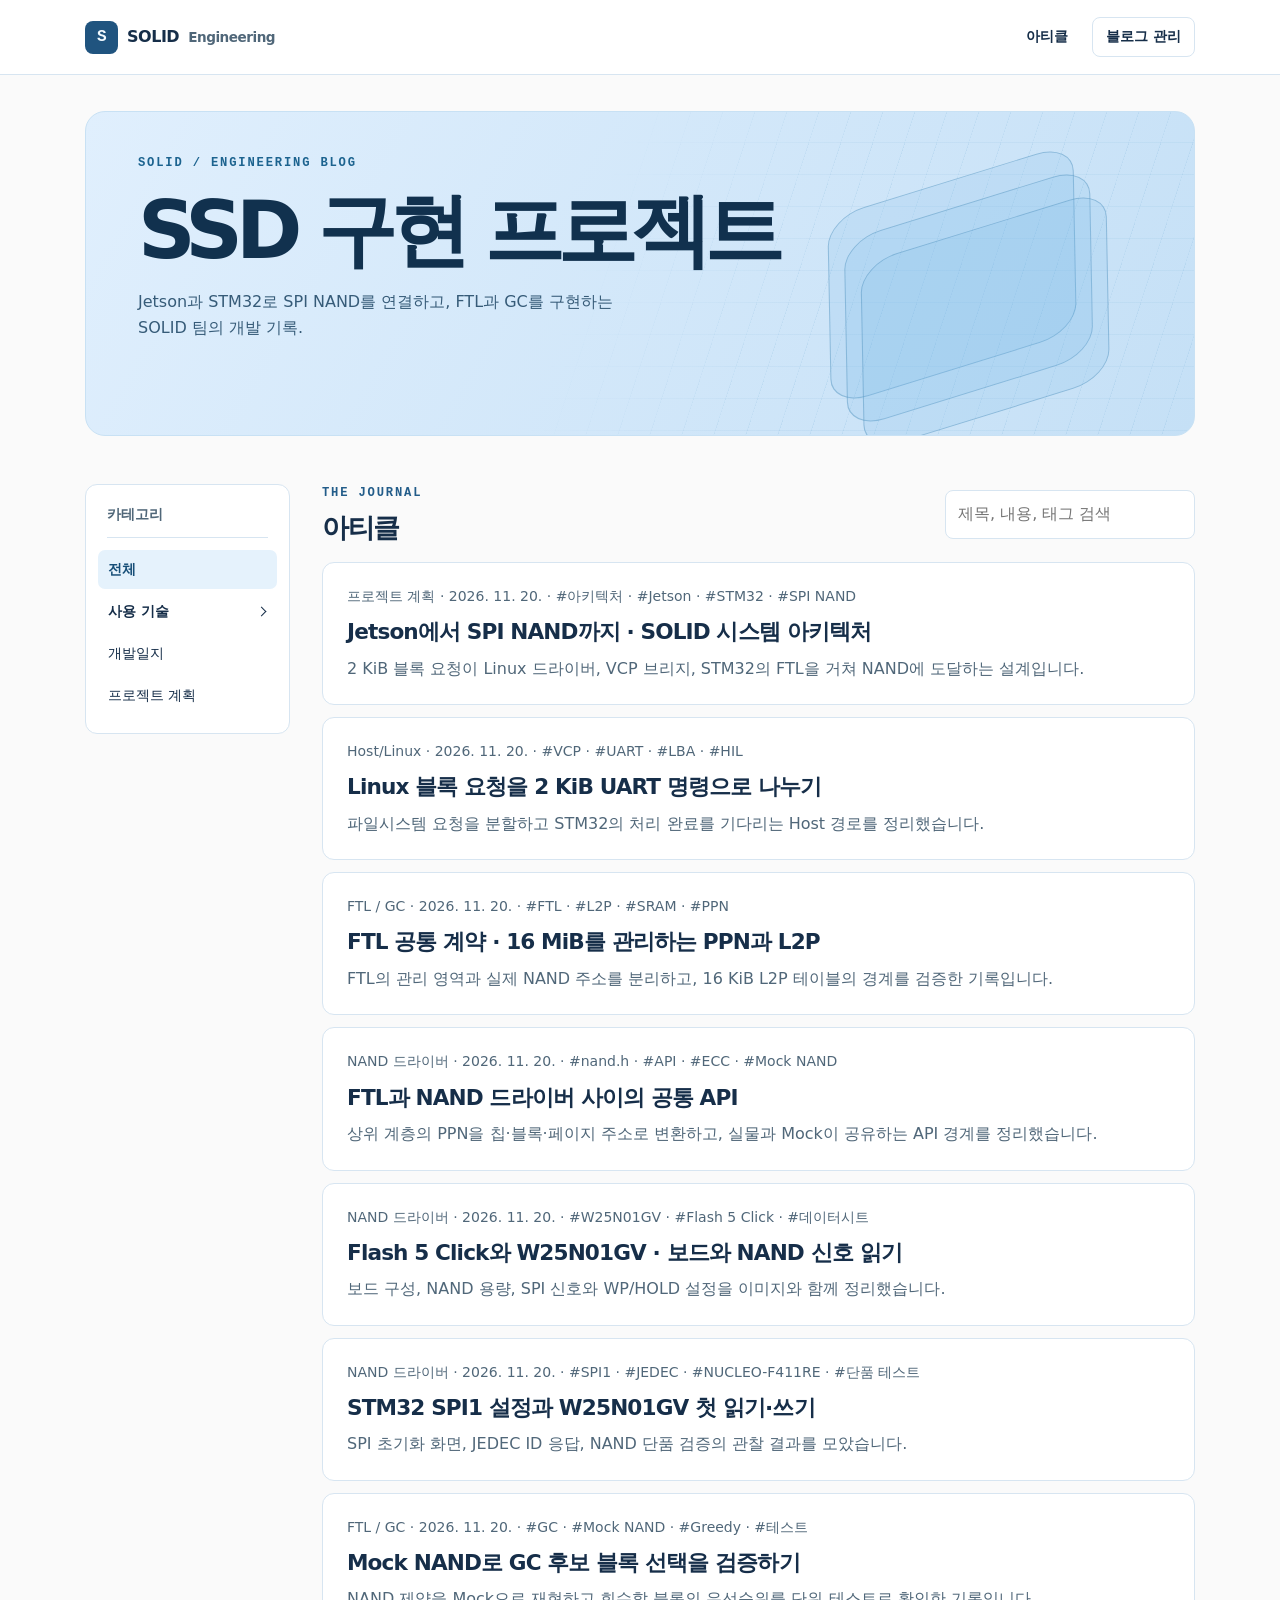
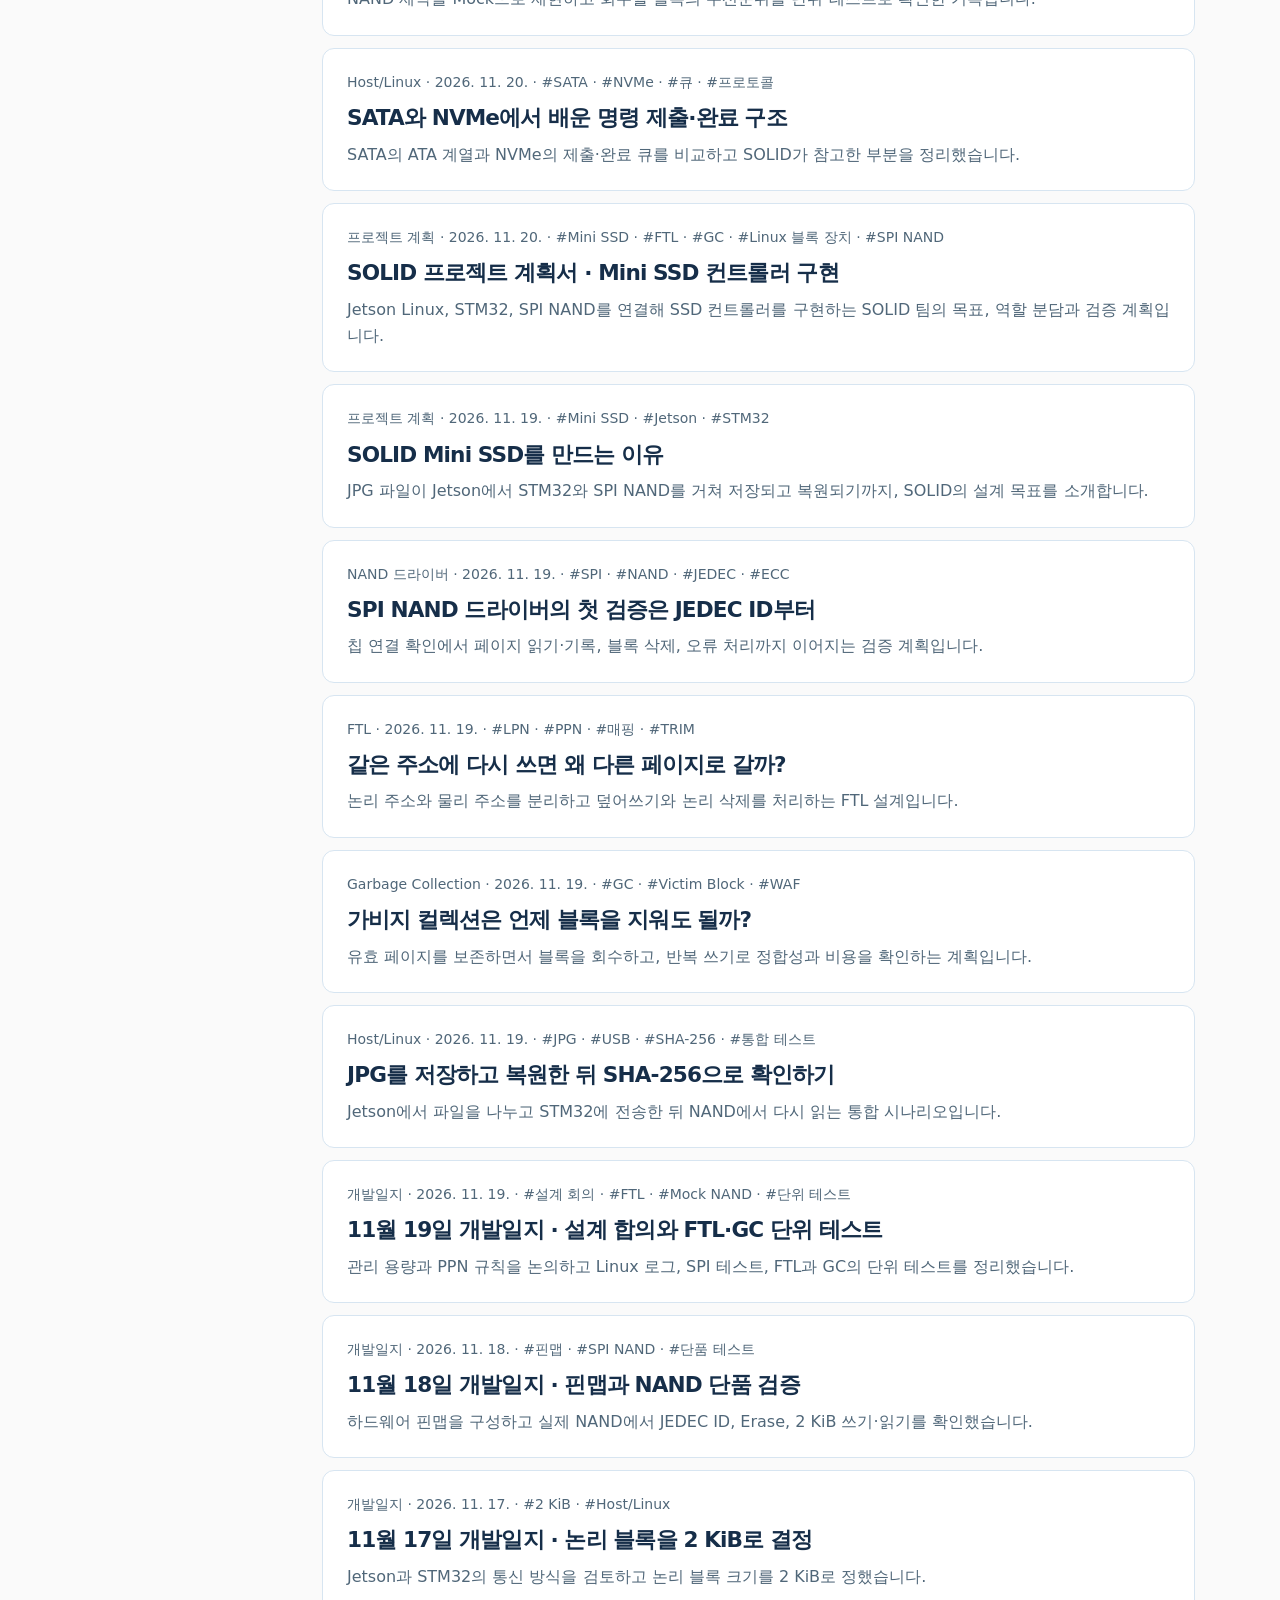
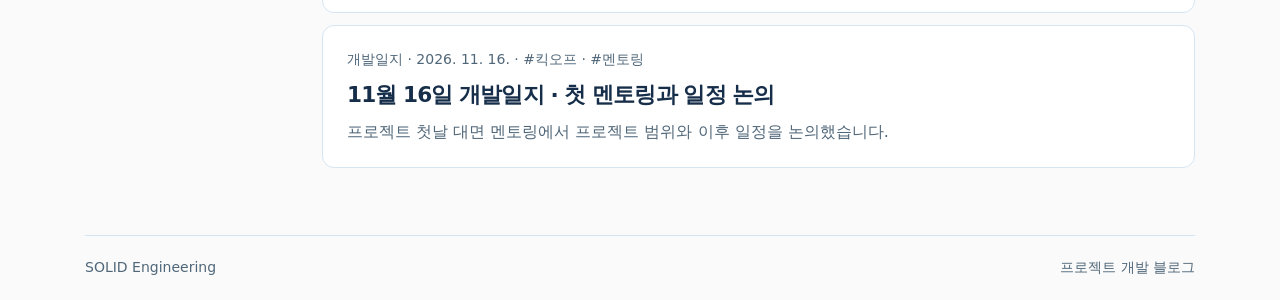
==== commit 555ed411: "Set the page background to #fafafa" ====
--- a/docs/index.html
+++ b/docs/index.html
@@ -5,7 +5,7 @@
   <meta name="viewport" content="width=device-width, initial-scale=1">
   <meta name="description" content="SOLID 프로젝트의 기술 블로그">
   <title>SOLID Engineering</title>
-  <link rel="stylesheet" href="./style.css?v=8">
+  <link rel="stylesheet" href="./style.css?v=9">
   <script type="module" src="./app.js?v=7"></script>
 </head>
 <body>
--- a/docs/style.css
+++ b/docs/style.css
@@ -1,4 +1,4 @@
-:root{color-scheme:light;--ink:#162e49;--muted:#506779;--line:#d7e5f1;--accent:#225c89;--paper:#fafcff;--white:#fff;font:16px/1.65 "Pretendard","Noto Sans KR","Malgun Gothic",system-ui,sans-serif}
+:root{color-scheme:light;--ink:#162e49;--muted:#506779;--line:#d7e5f1;--accent:#225c89;--paper:#fafafa;--white:#fff;font:16px/1.65 "Pretendard","Noto Sans KR","Malgun Gothic",system-ui,sans-serif}
 *{box-sizing:border-box}body{margin:0;background:var(--paper);color:var(--ink)}a{color:inherit;text-decoration:none}button,input,textarea{font:inherit}button{cursor:pointer}button:disabled{cursor:wait;opacity:.65}button,a,input,textarea,summary{outline-offset:4px}button:focus-visible,a:focus-visible,input:focus-visible,textarea:focus-visible,summary:focus-visible{outline:2px solid #2475ac}.shell{width:min(1110px,calc(100% - 48px));margin:auto}.bar{background:var(--white);border-bottom:1px solid var(--line)}.top,.brand,nav,.section-head,.panel-head,.actions{display:flex;align-items:center;gap:14px}.top,.section-head,.panel-head{justify-content:space-between}.top{min-height:74px}.brand{font-weight:850;letter-spacing:-.03em;gap:9px}.wordmark{font-size:.85rem;color:var(--muted);font-weight:550}.mark{background:#20547f;color:#f2faff;width:33px;height:33px;border-radius:8px;display:grid;place-items:center;font:800 1rem ui-monospace,monospace}nav{gap:24px;font-size:.9rem;font-weight:650}button{background:var(--white);color:var(--ink);border:1px solid var(--line);border-radius:8px;padding:7px 13px}.primary,.danger{color:white;background:#225c89;border-color:transparent}.danger{background:#a72e2e}.hero{position:relative;isolation:isolate;overflow:hidden;margin:36px 0 48px;padding:42px 52px 45px;min-height:325px;border-radius:20px;background:#d6eafa;color:#11314e}.eyebrow{font:700 .76rem/1.6 ui-monospace,monospace;letter-spacing:.15em;color:var(--accent);margin:0 0 9px}.hero .eyebrow,.hero h1 span{color:#1c638f}.hero h1{font-size:clamp(2.85rem,7vw,5.35rem);letter-spacing:-.085em;line-height:1.04;margin:16px 0;font-weight:900}.hero>p:last-of-type{color:#365b78;margin:12px 0 0}.motif{position:absolute;z-index:-1;right:-6%;top:-27%;width:62%;height:155%;background:repeating-linear-gradient(90deg,transparent 0 31px,#4794c724 32px),repeating-linear-gradient(0deg,transparent 0 31px,#4794c724 32px);mask-image:linear-gradient(90deg,transparent,#000 35%);transform:skewX(-18deg)}.motif i{position:absolute;top:30%;left:38%;width:34%;height:40%;border:1px solid #518fba70;border-radius:15%;transform:rotate(-19deg);background:#6ab0df24}.motif i:nth-child(2){translate:24px 23px}.motif i:nth-child(3){translate:48px 46px}.section-head{gap:16px;margin-bottom:17px}.section-head h2,.panel h2{margin:0;font-size:1.7rem;line-height:1.2;letter-spacing:-.05em}.search input{width:min(250px,40vw)}input,textarea{width:100%;padding:10px 12px;border:1px solid var(--line);border-radius:8px;background:#fff;color:var(--ink)}.filters{display:flex;flex-wrap:wrap;gap:8px;margin-bottom:19px}.filters button{border-radius:20px;font-size:.875rem}.filters [aria-pressed=true]{background:#dceefc;border-color:#c4dcef;color:#174f78;font-weight:700}.post{display:block;padding:22px 24px;border:1px solid var(--line);background:white;border-radius:12px;margin-bottom:12px}.post:hover{border-color:#77aacf}.post h3{margin:6px 0;font-size:1.35rem;letter-spacing:-.04em}.post p,.empty p,.meta{margin:0;color:var(--muted)}.meta{font-size:.875rem}.empty{background:#fff;padding:36px 20px;text-align:center;border:1px dashed #c7dbea;border-radius:12px}.empty strong{display:block;margin-bottom:5px}.footer{display:flex;justify-content:space-between;margin-top:55px;padding:20px 0;border-top:1px solid var(--line);font-size:.875rem;color:var(--muted)}.sr,.skip:not(:focus){position:absolute;clip-path:inset(50%);width:1px;height:1px;overflow:hidden}article{max-width:760px;margin:50px auto;overflow-wrap:anywhere}article h1{font-size:clamp(2rem,6vw,3.5rem);line-height:1.17;letter-spacing:-.07em;margin:11px 0}.prose{line-height:1.85;overflow-wrap:anywhere}.prose pre{background:#172e49;color:#edf7ff;padding:16px;border-radius:8px;overflow:auto}.prose code{font-family:ui-monospace,monospace}.prose a,.back{color:var(--accent);text-decoration:underline}.prose img{max-width:100%}.back{display:inline-block;margin-bottom:28px}.actions{margin-top:20px}dialog{width:min(650px,calc(100% - 24px));max-height:90vh;border:1px solid var(--line);border-radius:16px;padding:0;color:var(--ink);box-shadow:0 16px 80px #18375433}dialog::backdrop{background:#162e4999}.panel{padding:23px}.panel label{display:grid;gap:4px;margin:10px 0;font-size:.9rem;font-weight:650}.fields{display:grid;grid-template-columns:1fr 1fr;gap:12px}.panel textarea{resize:vertical;font-family:ui-monospace,"Malgun Gothic",monospace}.feedback{color:#8c2828}.feedback:empty{display:none}.panel>button{margin-top:10px}@media(max-width:580px){.shell{width:calc(100% - 28px)}.wordmark{display:none}nav{gap:10px}.hero{padding:29px 22px;margin:20px 0 32px;min-height:260px}.motif{width:85%;opacity:.7}.section-head{align-items:end}.post{padding:17px}.fields{grid-template-columns:1fr;gap:0}}
 
 .board{display:grid;grid-template-columns:205px minmax(0,1fr);gap:32px;align-items:start}
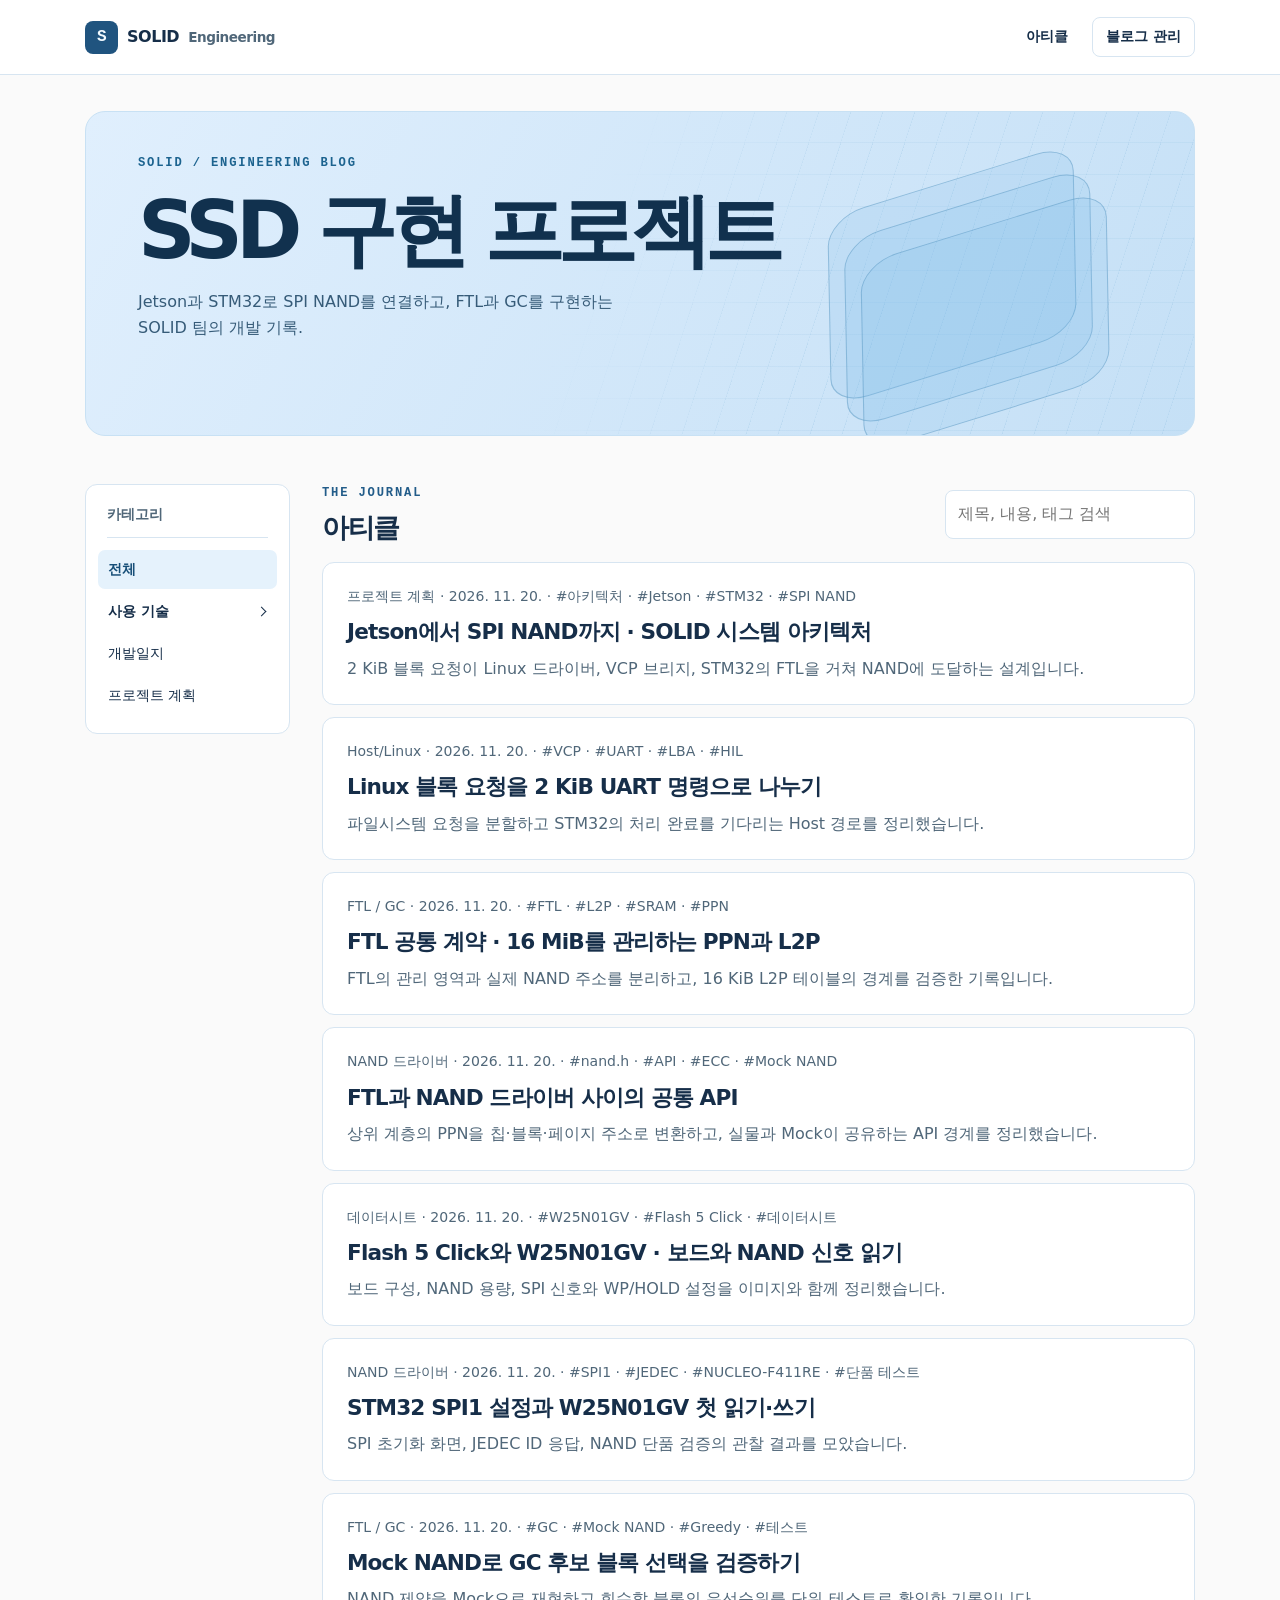
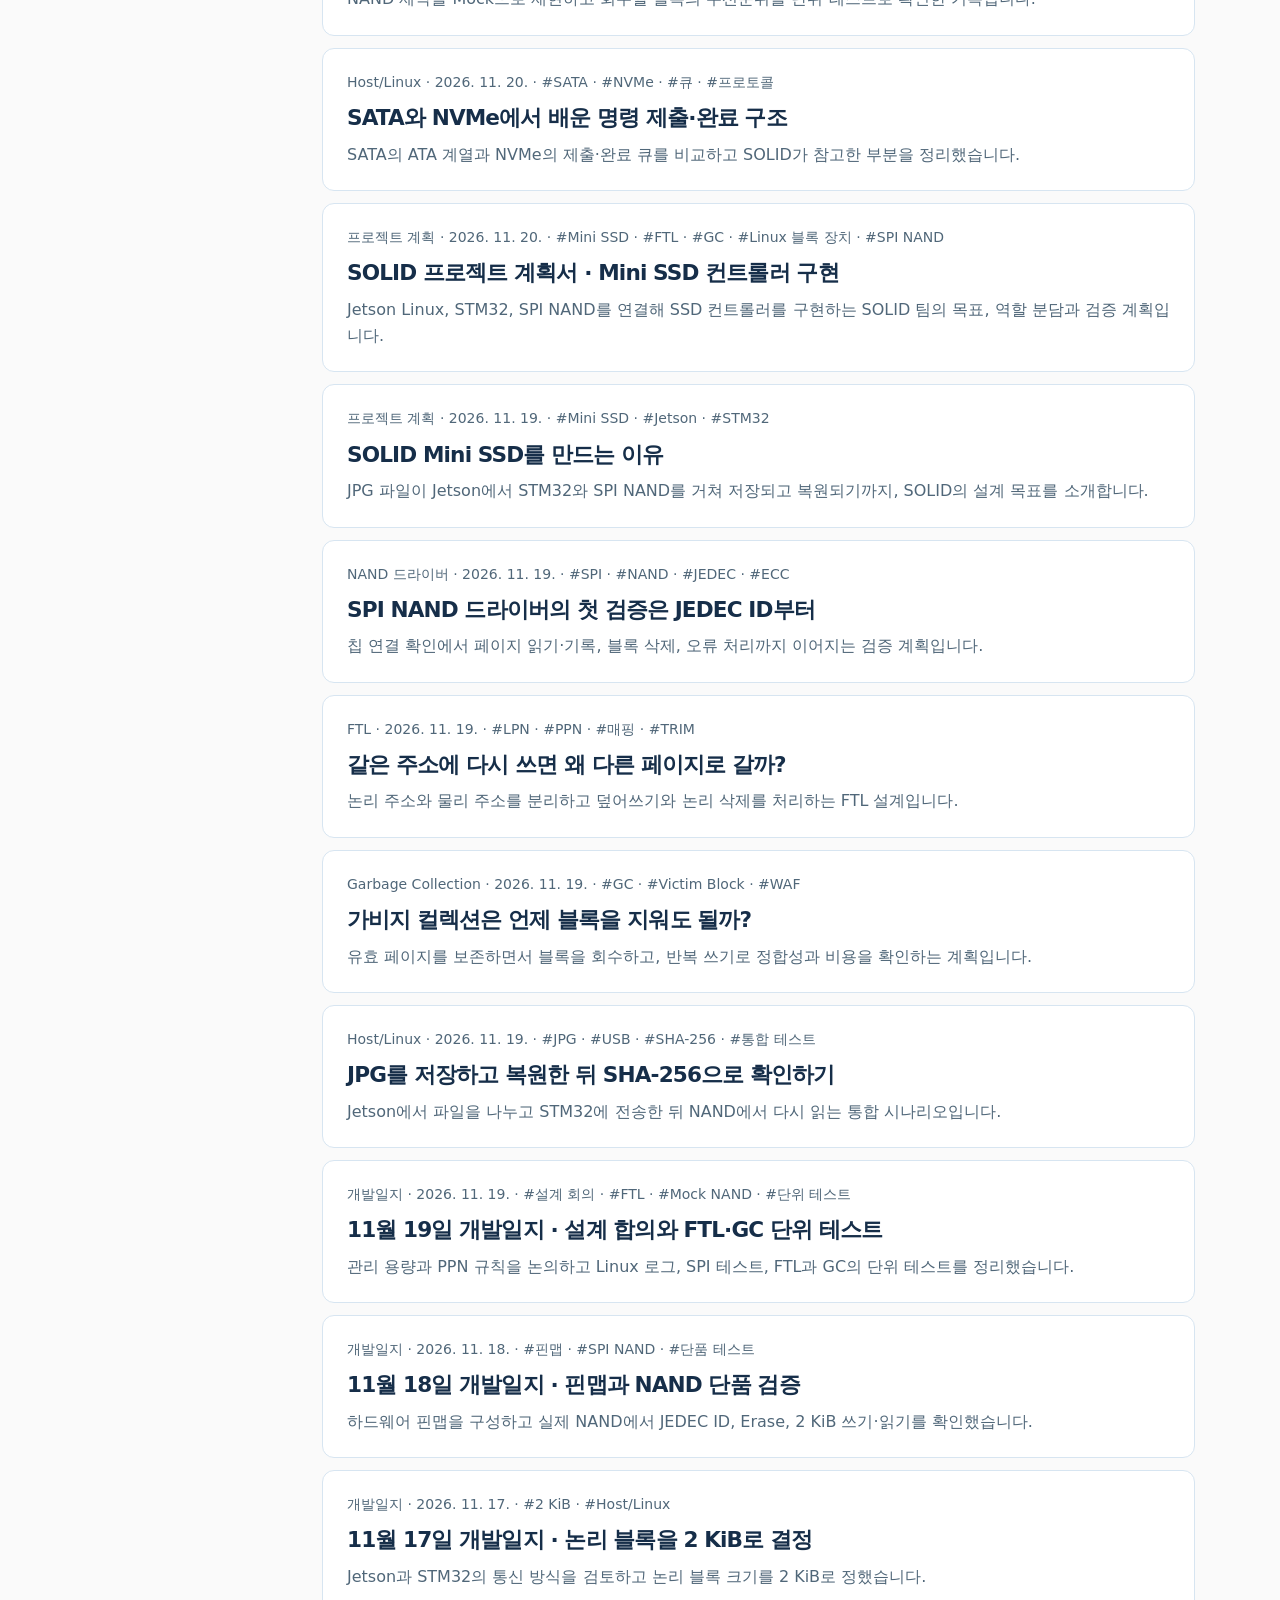
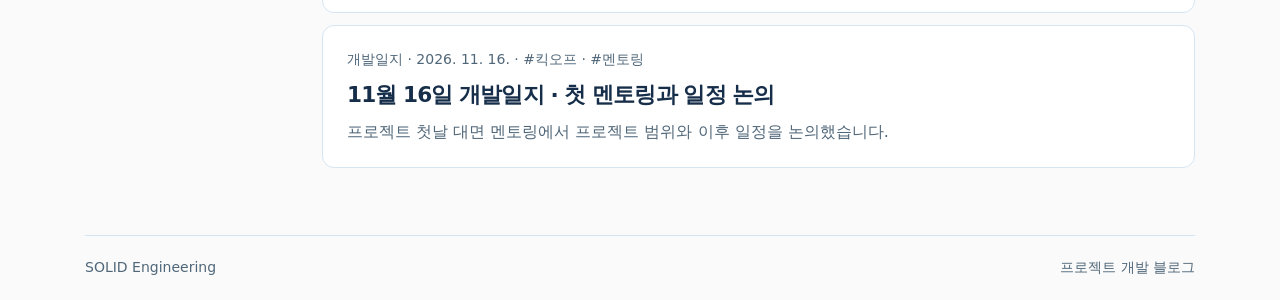
==== commit 6b517b99: "Nest FTL, NAND drivers, and datasheets under NAND Flash" ====
--- a/docs/index.html
+++ b/docs/index.html
@@ -5,8 +5,8 @@
   <meta name="viewport" content="width=device-width, initial-scale=1">
   <meta name="description" content="SOLID 프로젝트의 기술 블로그">
   <title>SOLID Engineering</title>
-  <link rel="stylesheet" href="./style.css?v=9">
-  <script type="module" src="./app.js?v=7"></script>
+  <link rel="stylesheet" href="./style.css?v=10">
+  <script type="module" src="./app.js?v=8"></script>
 </head>
 <body>
   <a class="skip" href="#main">본문으로 건너뛰기</a>
--- a/docs/style.css
+++ b/docs/style.css
@@ -48,7 +48,7 @@
   #article { margin-top: 20px; }
 }
 
-.sidebar .category-menu summary {
+.sidebar .category-menu > summary {
   display: flex;
   justify-content: space-between;
   align-items: center;
@@ -59,8 +59,8 @@
   cursor: pointer;
   list-style: none;
 }
-.sidebar .category-menu summary::-webkit-details-marker { display: none; }
-.sidebar .category-menu summary::after {
+.sidebar .category-menu > summary::-webkit-details-marker { display: none; }
+.sidebar .category-menu > summary::after {
   content: '';
   width: 6px;
   height: 6px;
@@ -69,8 +69,8 @@
   border-bottom: 1.5px solid currentColor;
   transform: rotate(-45deg);
 }
-.sidebar .category-menu[open] summary::after { transform: rotate(45deg); }
-.sidebar .category-menu summary:hover { background: #e5f2fc; color: #174f78; }
+.sidebar .category-menu[open] > summary::after { transform: rotate(45deg); }
+.sidebar .category-menu > summary:hover { background: #e5f2fc; color: #174f78; }
 
 .composer select {
   width: 100%;
@@ -90,3 +90,6 @@
 }
 .hero h1 { font-size: clamp(2.45rem, 6.5vw, 5rem); }
 .hero > p:last-of-type { max-width: 33rem; }
+
+.sidebar .category-group > .category-menu { min-width: 0; }
+.sidebar #technology-menu .category-group { grid-template-columns: minmax(0, 1fr); }
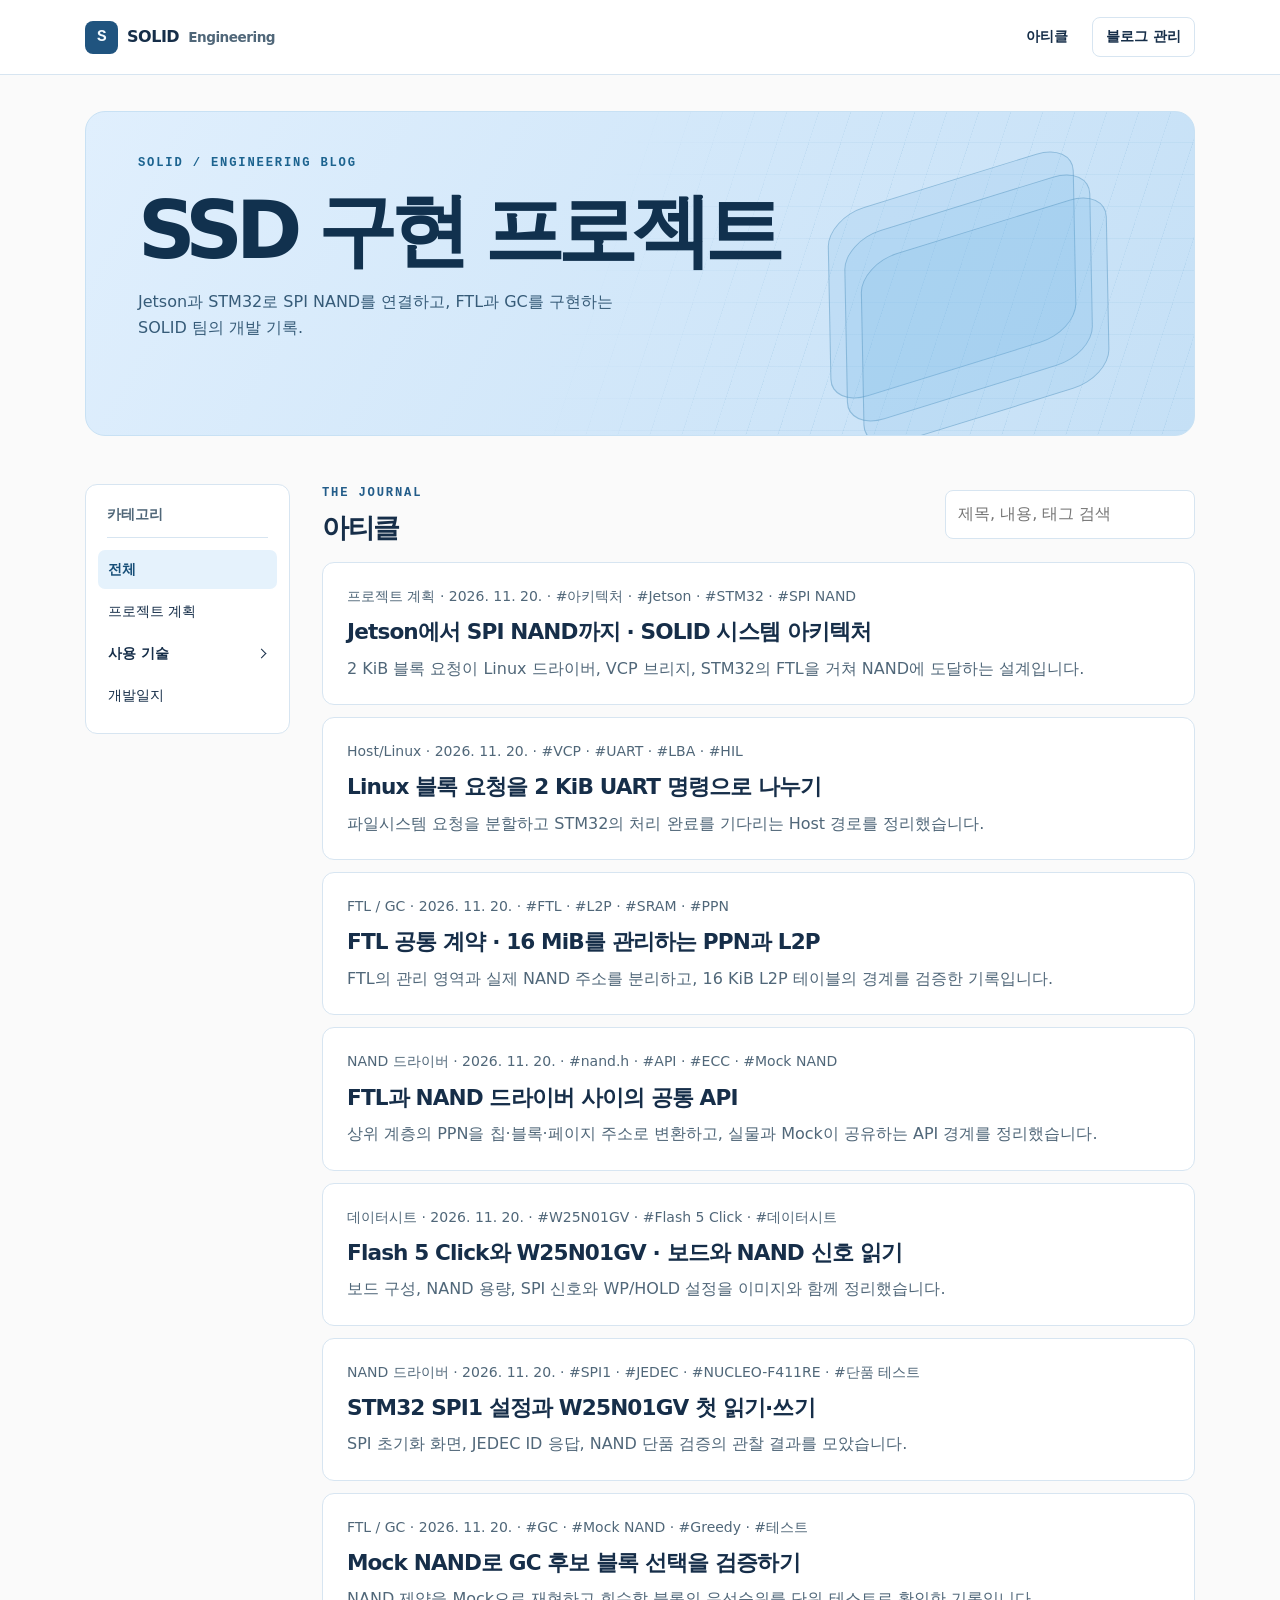
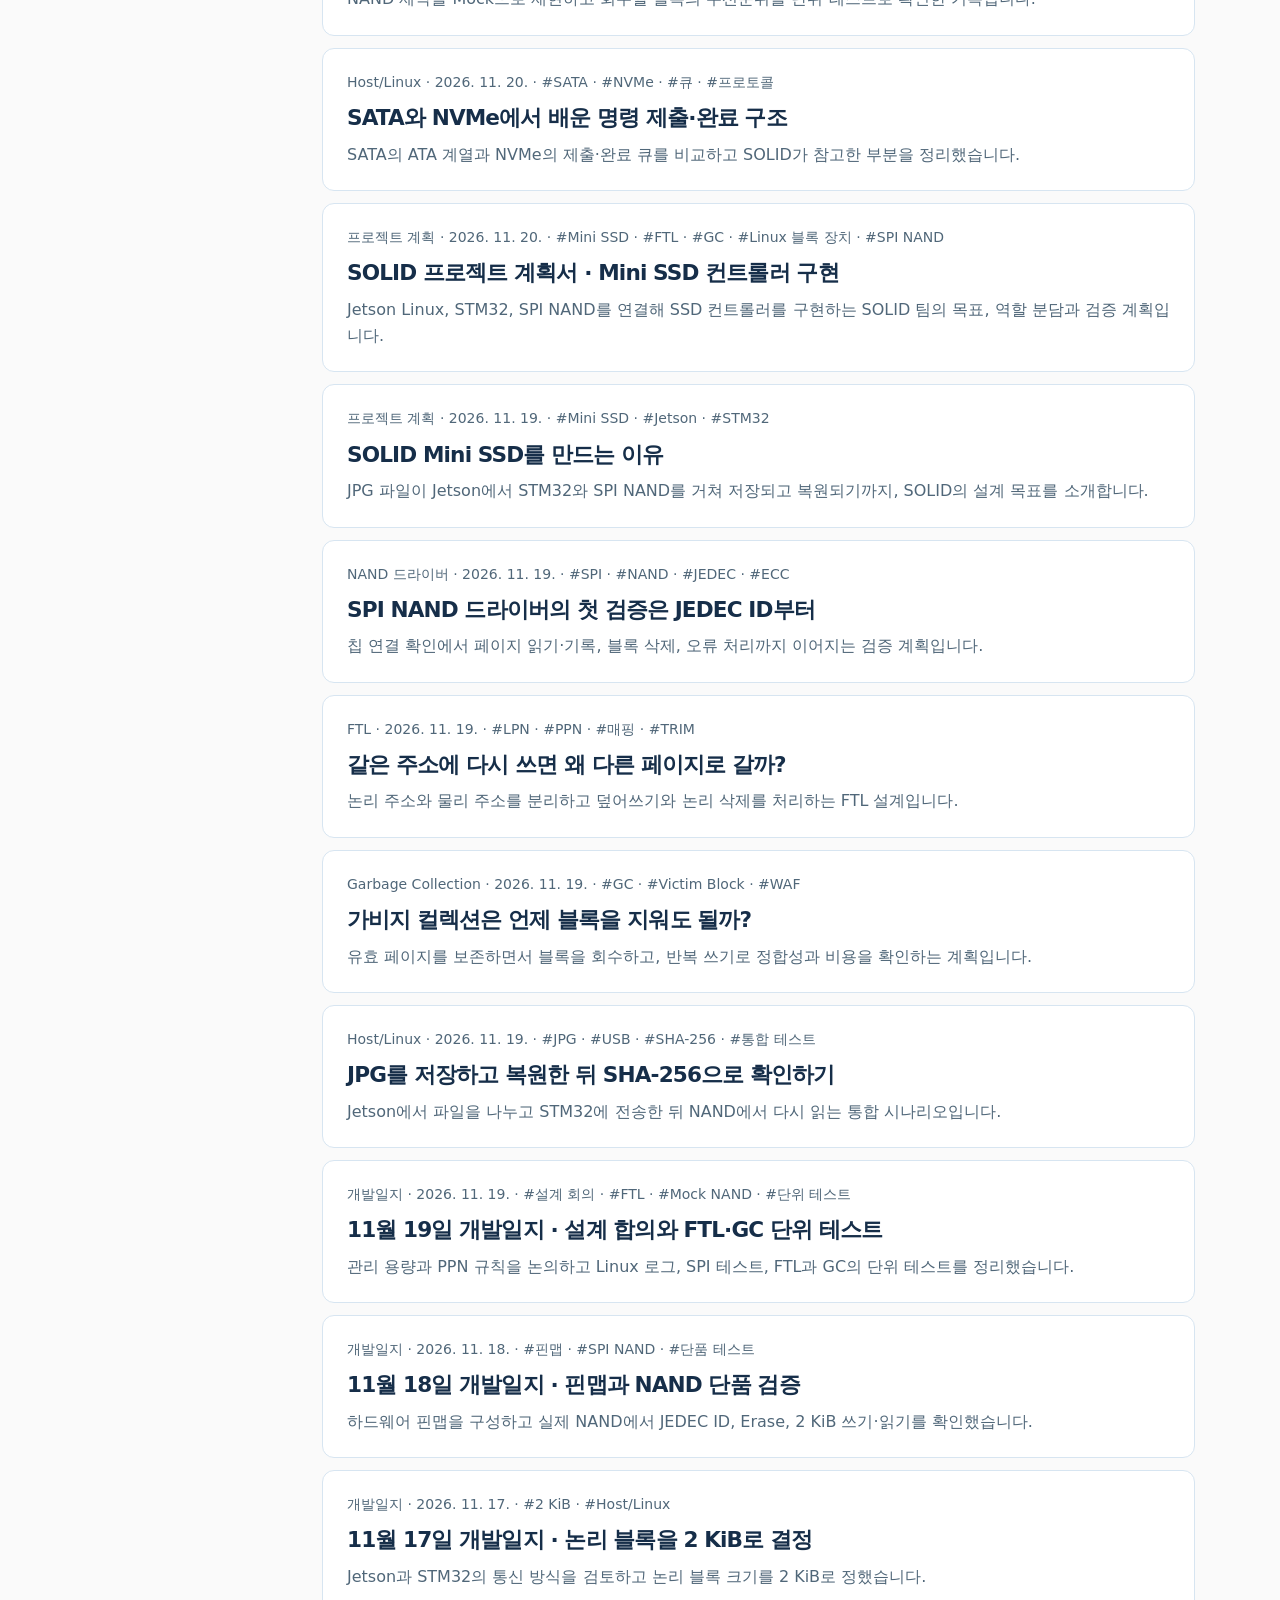
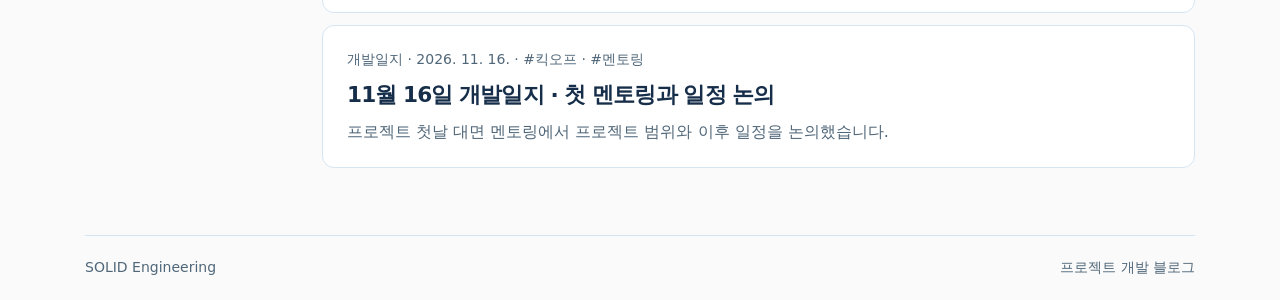
==== commit 753e0563: "Move project planning directly below All in the sidebar" ====
--- a/docs/index.html
+++ b/docs/index.html
@@ -6,7 +6,7 @@
   <meta name="description" content="SOLID 프로젝트의 기술 블로그">
   <title>SOLID Engineering</title>
   <link rel="stylesheet" href="./style.css?v=10">
-  <script type="module" src="./app.js?v=8"></script>
+  <script type="module" src="./app.js?v=10"></script>
 </head>
 <body>
   <a class="skip" href="#main">본문으로 건너뛰기</a>
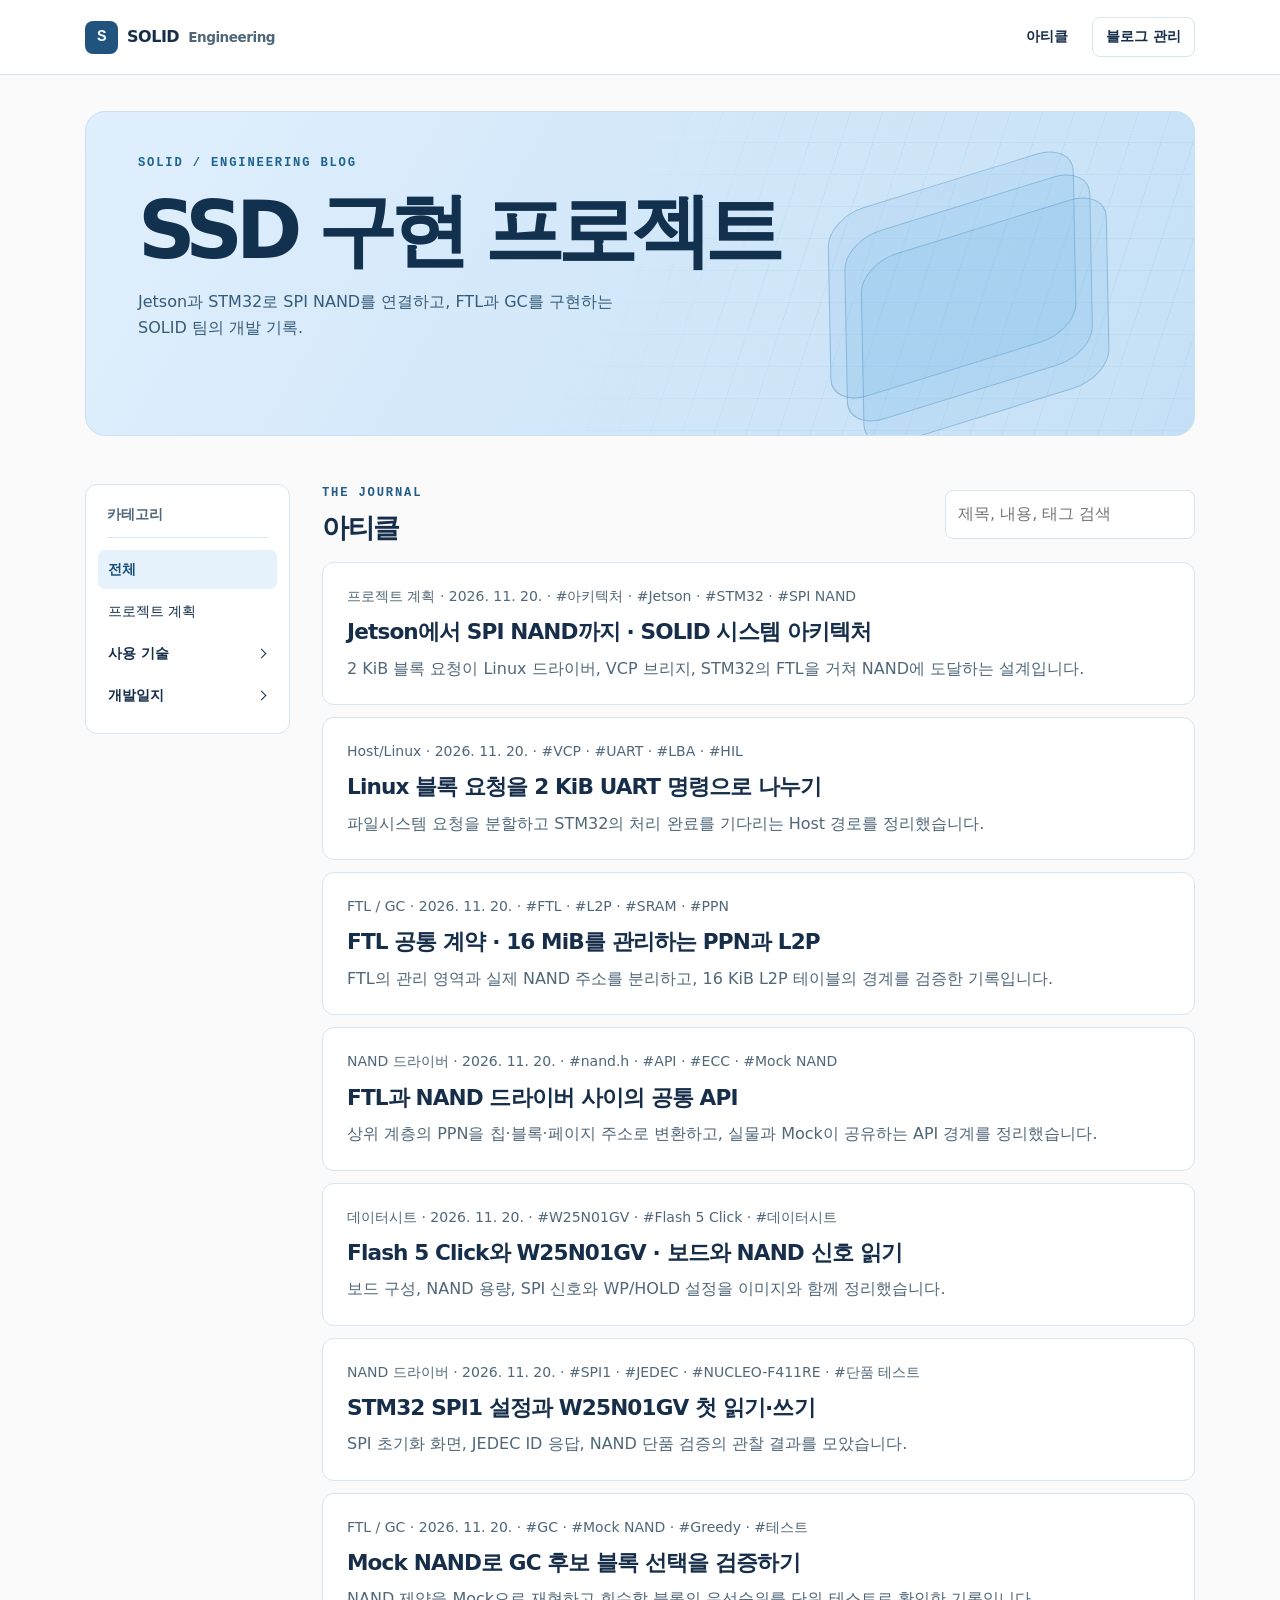
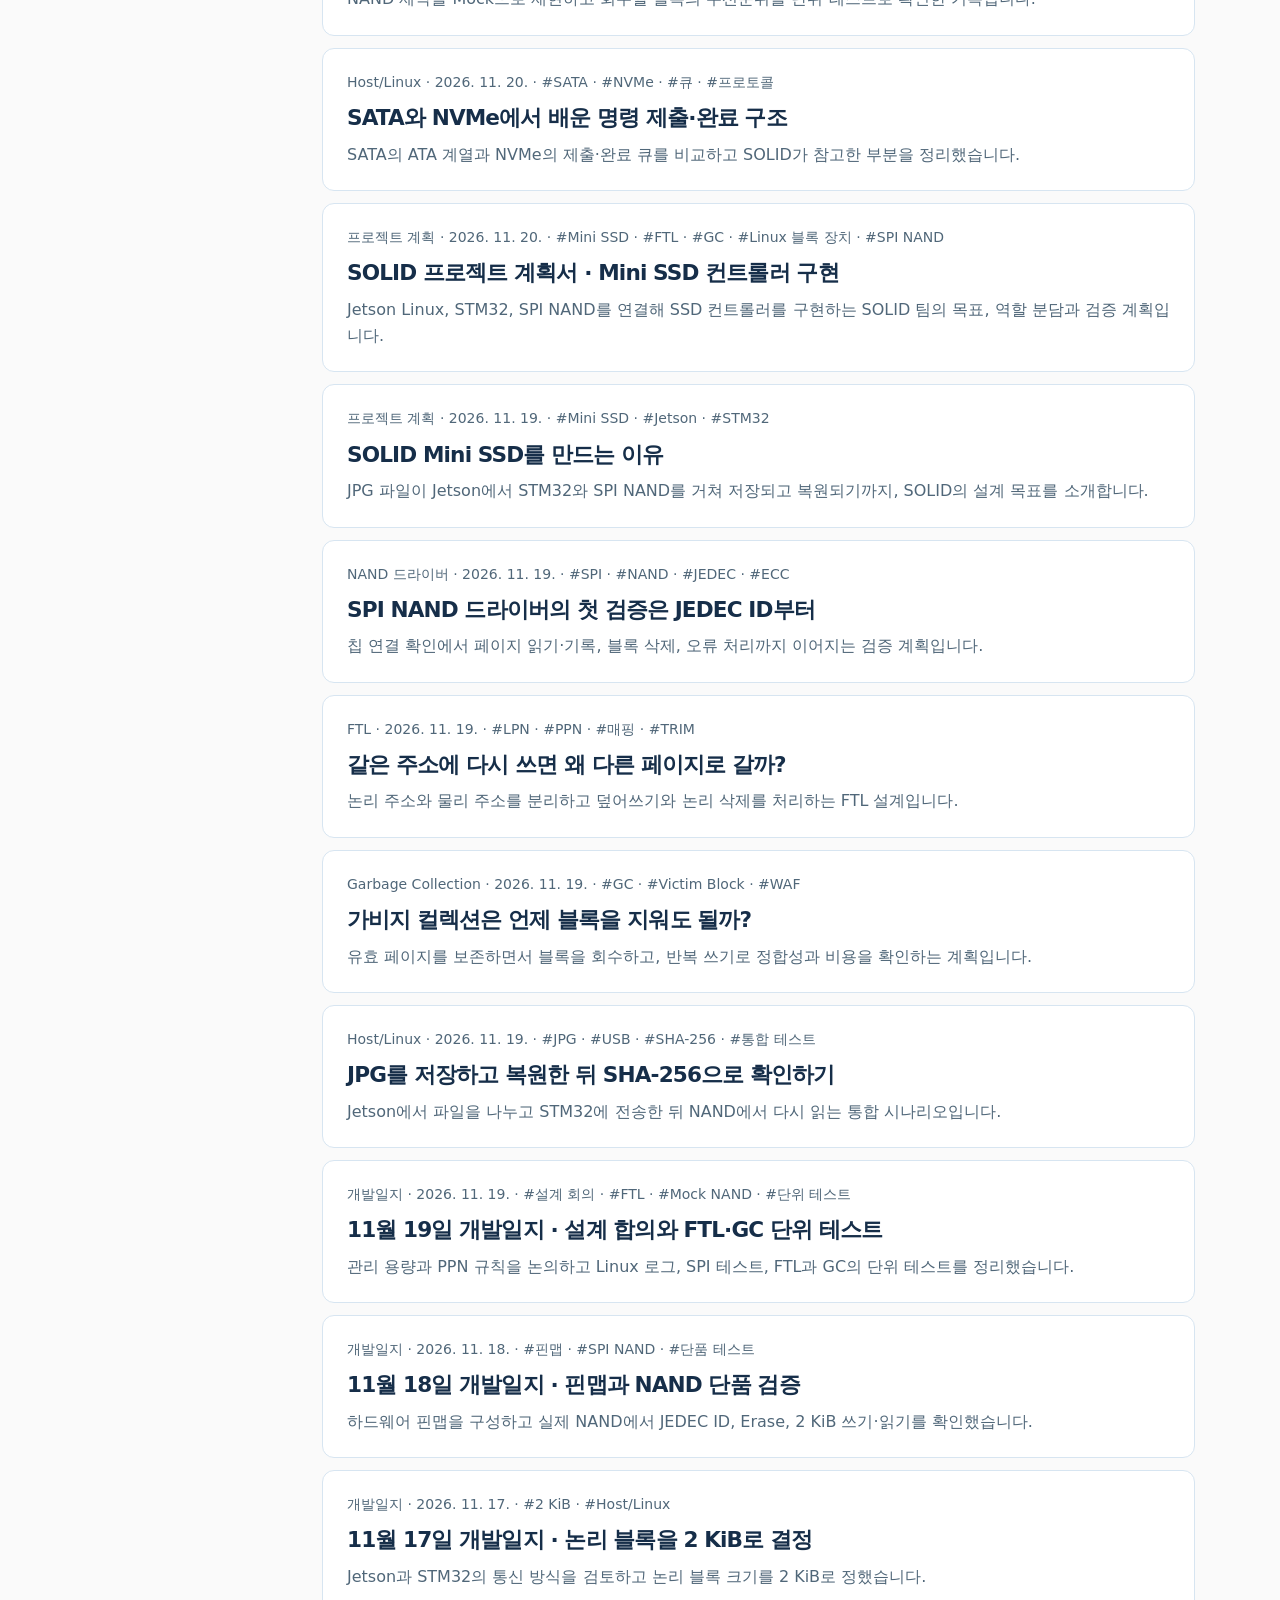
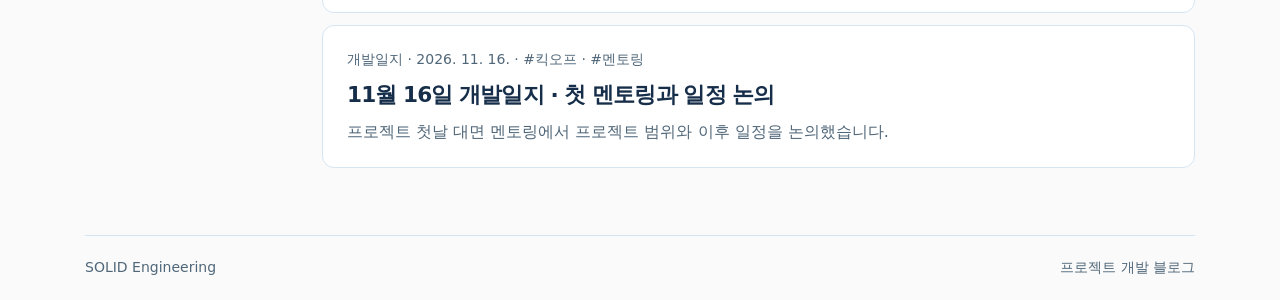
==== commit 02e4f707: "Support nested categories and group daily logs by technical area" ====
--- a/docs/index.html
+++ b/docs/index.html
@@ -6,7 +6,7 @@
   <meta name="description" content="SOLID 프로젝트의 기술 블로그">
   <title>SOLID Engineering</title>
   <link rel="stylesheet" href="./style.css?v=10">
-  <script type="module" src="./app.js?v=10"></script>
+  <script type="module" src="./app.js?v=11"></script>
 </head>
 <body>
   <a class="skip" href="#main">본문으로 건너뛰기</a>
@@ -45,9 +45,12 @@
         </select></label>
         <label>태그<input name="tags" maxlength="140" placeholder="쉼표로 구분"></label>
       </div>
-      <label id="new-category-field" hidden>새 카테고리 이름
-        <input name="newCategory" maxlength="30" placeholder="예: 테스트 기록" disabled>
-      </label>
+      <div class="fields" id="new-category-field" hidden>
+        <label>상위 카테고리<select name="categoryParent" disabled>
+          <option value="">최상위 카테고리</option>
+        </select></label>
+        <label>새 카테고리 이름<input name="newCategory" maxlength="30" placeholder="예: 테스트 기록" disabled></label>
+      </div>
       <label>요약<input name="summary" maxlength="200"></label>
       <div class="attachments" id="drop-zone">
         <label class="file-button">파일 첨부<input id="attachment-file" type="file" multiple></label>
